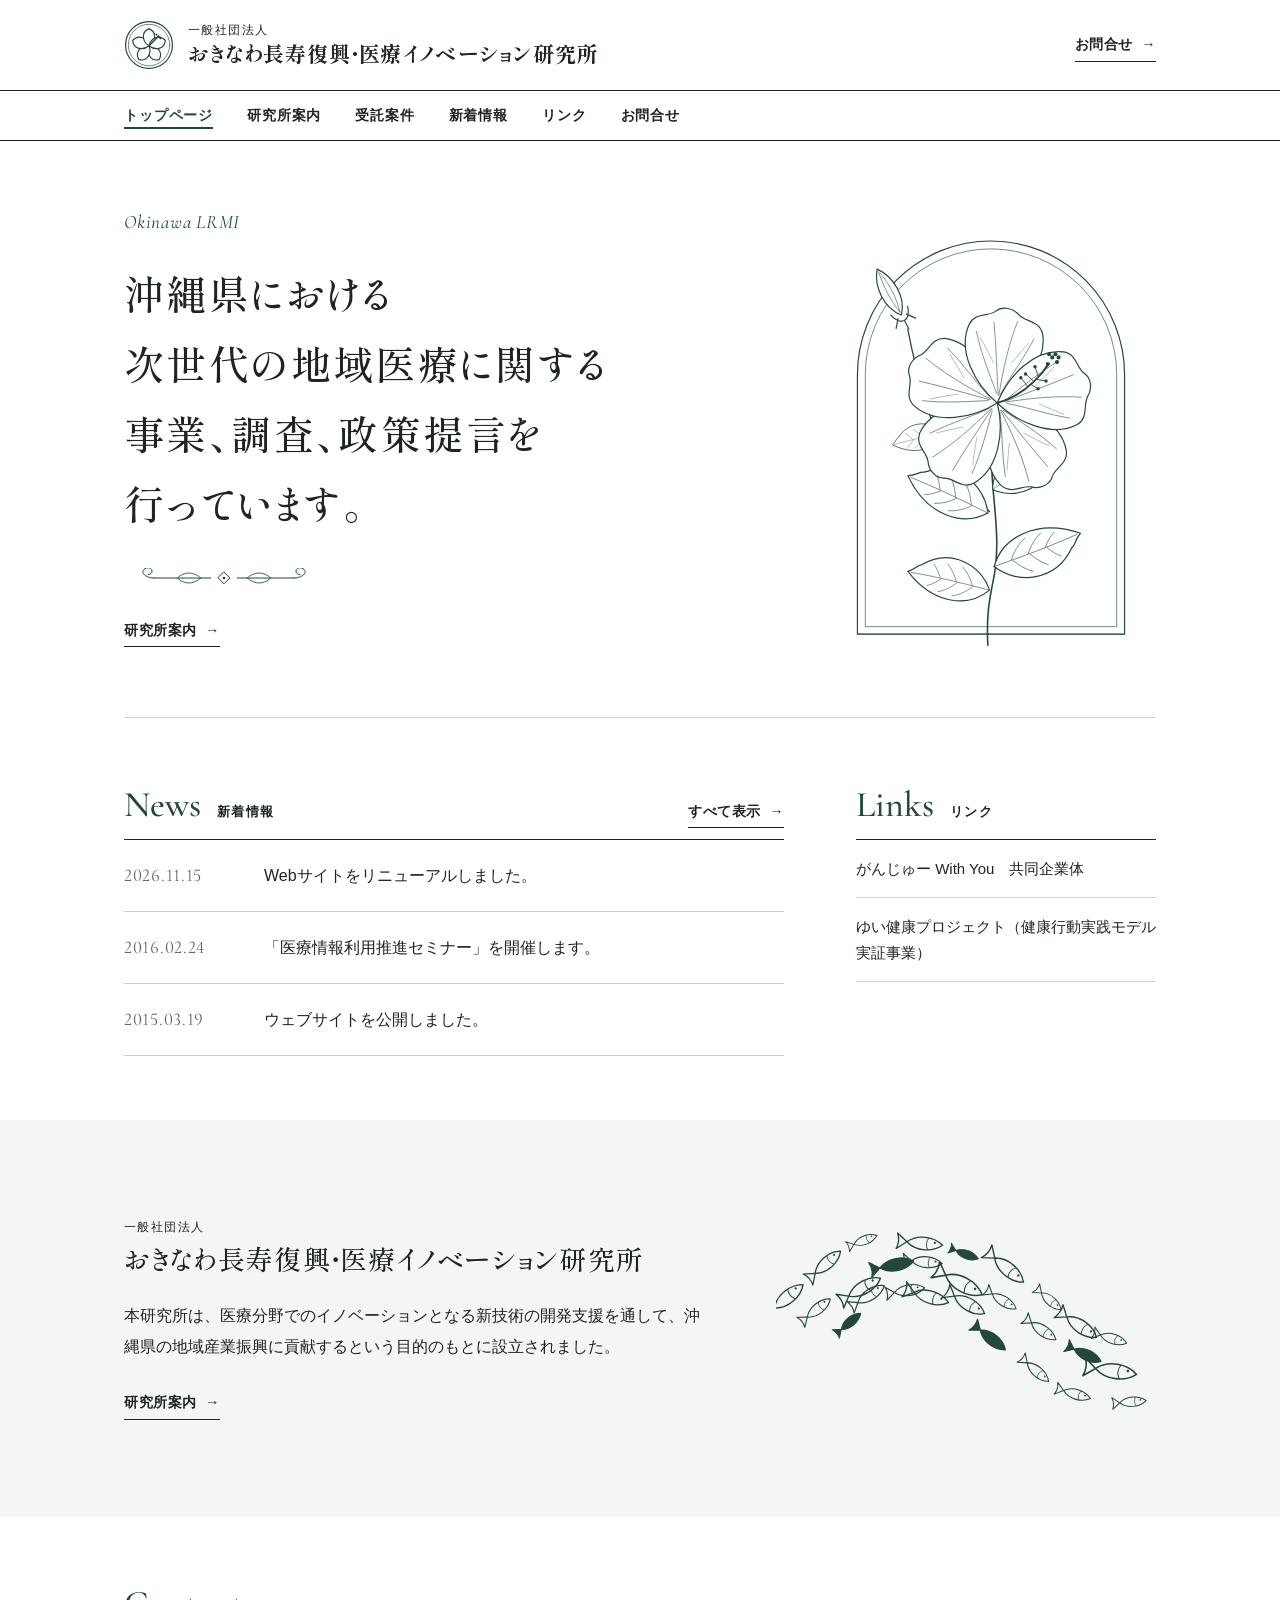
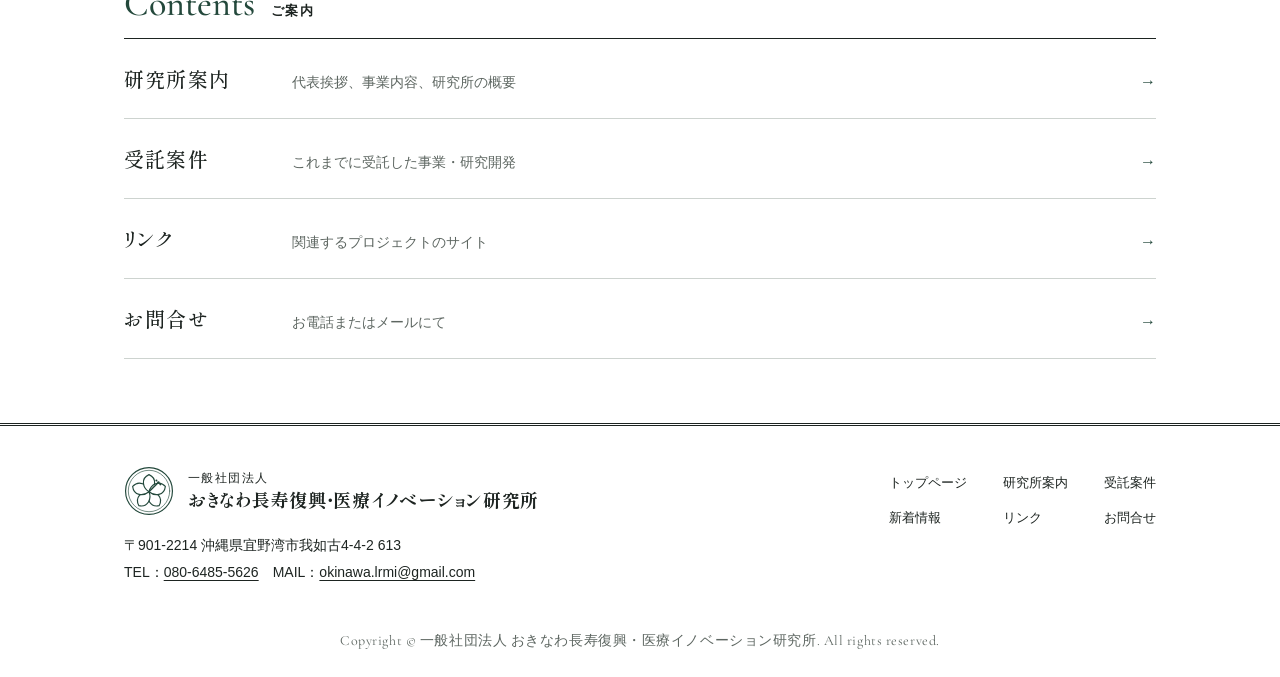
==== index.html @ cc28dd69 "デザインを再構成（細線の植物画・明朝見出し・罫線組み）、リニューアルのお知らせを追加 Co-Authored-By: Claude Fable 5.2 <noreply@anthropic.com>" ====
<!DOCTYPE html>
<html lang="ja">
<head>
<meta charset="UTF-8">
<meta name="viewport" content="width=device-width, initial-scale=1">
<title>一般社団法人 おきなわ長寿復興・医療イノベーション研究所</title>
<meta name="description" content="おきなわ長寿復興・医療イノベーション研究所では沖縄県における次世代の地域医療に関する事業、調査、政策提言を行っています。">
<link rel="canonical" href="https://okinawa-lrmi.github.io/">
<link rel="icon" type="image/svg+xml" href="assets/img/emblem.svg">
<link rel="preconnect" href="https://fonts.googleapis.com">
<link rel="preconnect" href="https://fonts.gstatic.com" crossorigin>
<link rel="stylesheet" href="https://fonts.googleapis.com/css2?family=Cormorant+Garamond:ital,wght@0,500;1,500&amp;family=Shippori+Mincho:wght@500;700&amp;display=swap">
<link rel="stylesheet" href="assets/css/style.css">
</head>
<body>
<header class="hd">
<div class="wrap hd-main">
<a class="brand" href="index.html"><img src="assets/img/emblem.svg" alt="" width="50" height="50"><span><small>一般社団法人</small><strong>おきなわ長寿復興・<wbr>医療イノベーション<wbr>研究所</strong></span></a>
<div class="hd-aside">
<a class="more" href="contact.html">お問合せ</a>
<button class="menu-btn" type="button" aria-controls="nav" aria-expanded="false">Menu</button>
</div>
</div>
<nav class="hd-nav" aria-label="メインメニュー">
<div class="wrap">
<ul class="nav" id="nav">
<li><a href="index.html" aria-current="page">トップページ</a></li>
<li><a href="facilities.html">研究所案内</a></li>
<li><a href="plan.html">受託案件</a></li>
<li><a href="news.html">新着情報</a></li>
<li><a href="link.html">リンク</a></li>
<li><a href="contact.html">お問合せ</a></li>
</ul>
</div>
</nav>
</header>
<main>
<section class="hero">
<div class="wrap">
<div>
<p class="hero-sub">Okinawa LRMI</p>
<p class="hero-main"><span>沖縄県における</span><span>次世代の地域医療に関する</span><span>事業、調査、政策提言を</span><span>行っています。</span></p>
<img class="hero-rule" src="assets/img/flourish.svg" alt="" width="240" height="24">
<a class="more" href="facilities.html">研究所案内</a>
</div>
<img class="hero-art" src="assets/img/hibiscus.svg" alt="" width="420" height="580">
</div>
</section>

<div class="wrap">
<div class="sec home-cols">
<section>
<header class="sec-hd">
<h2><span class="en">News</span><span class="ja">新着情報</span></h2>
<a class="more" href="news.html">すべて表示</a>
</header>
<ul class="news">
<li><time datetime="2026-11-15">2026.11.15</time><a href="20261115.html">Webサイトをリニューアルしました。</a></li>
<li><time datetime="2016-02-24">2016.02.24</time><a href="20150320.html">「医療情報利用推進セミナー」を開催します。</a></li>
<li><time datetime="2015-03-19">2015.03.19</time><a href="20150319.html">ウェブサイトを公開しました。</a></li>
</ul>
</section>
<aside>
<header class="sec-hd">
<h2><span class="en">Links</span><span class="ja">リンク</span></h2>
</header>
<ul class="sites">
<li><a href="http://ganju-with-you.com/">がんじゅー With You　共同企業体</a></li>
<li><a href="http://www.yuima-ru.med.u-ryukyu.ac.jp/">ゆい健康プロジェクト（健康行動実践モデル実証事業）</a></li>
</ul>
</aside>
</div>
</div>

<section class="about sec">
<div class="wrap">
<div>
<h2><small>一般社団法人</small>おきなわ長寿復興・<wbr>医療イノベーション<wbr>研究所</h2>
<p>本研究所は、医療分野でのイノベーションとなる新技術の開発支援を通して、沖縄県の地域産業振興に貢献するという目的のもとに設立されました。</p>
<a class="more" href="facilities.html">研究所案内</a>
</div>
<img src="assets/img/fish.svg" alt="" width="480" height="340" loading="lazy">
</div>
</section>

<section class="wrap sec">
<header class="sec-hd">
<h2><span class="en">Contents</span><span class="ja">ご案内</span></h2>
</header>
<ul class="index">
<li><a href="facilities.html"><b>研究所案内</b><span>代表挨拶、事業内容、研究所の概要</span><i aria-hidden="true">→</i></a></li>
<li><a href="plan.html"><b>受託案件</b><span>これまでに受託した事業・研究開発</span><i aria-hidden="true">→</i></a></li>
<li><a href="link.html"><b>リンク</b><span>関連するプロジェクトのサイト</span><i aria-hidden="true">→</i></a></li>
<li><a href="contact.html"><b>お問合せ</b><span>お電話またはメールにて</span><i aria-hidden="true">→</i></a></li>
</ul>
</section>
</main>
<footer class="ft">
<div class="wrap">
<div>
<a class="brand" href="index.html"><img src="assets/img/emblem.svg" alt="" width="50" height="50"><span><small>一般社団法人</small><strong>おきなわ長寿復興・<wbr>医療イノベーション<wbr>研究所</strong></span></a>
<address>〒901-2214 沖縄県宜野湾市我如古4-4-2 613<br>
TEL：<a href="tel:08064855626">080-6485-5626</a>　MAIL：<a href="&#109;&#97;&#105;&#108;&#116;&#111;&#58;&#111;&#107;&#105;&#110;&#97;&#119;&#97;&#46;&#108;&#114;&#109;&#105;&#64;&#103;&#109;&#97;&#105;&#108;&#46;&#99;&#111;&#109;">&#111;&#107;&#105;&#110;&#97;&#119;&#97;&#46;&#108;&#114;&#109;&#105;&#64;&#103;&#109;&#97;&#105;&#108;&#46;&#99;&#111;&#109;</a></address>
</div>
<ul class="ft-nav">
<li><a href="index.html">トップページ</a></li>
<li><a href="facilities.html">研究所案内</a></li>
<li><a href="plan.html">受託案件</a></li>
<li><a href="news.html">新着情報</a></li>
<li><a href="link.html">リンク</a></li>
<li><a href="contact.html">お問合せ</a></li>
</ul>
</div>
<p class="copy">Copyright &copy; 一般社団法人 おきなわ長寿復興・医療イノベーション研究所. All rights reserved.</p>
</footer>
<script src="assets/js/site.js"></script>
</body>
</html>
---- assets/css/style.css ----
/* おきなわ長寿復興・医療イノベーション研究所
   考え方：白い紙に墨と深緑の一色刷り。細い罫線と明朝の見出しで、印刷物のように静かに組む。 */
:root {
  --paper: #fff;
  --ink: #1d2421;        /* 本文 */
  --green: #23483b;      /* 線画・リンク・見出しの英字 */
  --mute: #5d6661;       /* 補足の文字 */
  --rule: #cdd3cf;       /* 細い罫線 */
  --wash: #f4f6f3;       /* 淡い地色 */
  --mincho: "Shippori Mincho", "游明朝", "Yu Mincho", YuMincho, "Hiragino Mincho ProN", serif;
  --gothic: "Yu Gothic Medium", "游ゴシック Medium", YuGothic, "游ゴシック体", "Yu Gothic", "游ゴシック", "Hiragino Kaku Gothic ProN", Meiryo, sans-serif;
  --latin: "Cormorant Garamond", "Times New Roman", serif;
}
*, *::before, *::after { box-sizing: border-box; }
html { -webkit-text-size-adjust: 100%; }
body { margin: 0; background: var(--paper); color: var(--ink); font-family: var(--gothic); font-size: 16px; line-height: 1.95; font-feature-settings: "palt"; }
img { max-width: 100%; height: auto; vertical-align: bottom; }
a { color: var(--green); text-underline-offset: .2em; }
a:hover { color: var(--ink); }
a:focus-visible, button:focus-visible { outline: 2px solid var(--green); outline-offset: 3px; }
.wrap { max-width: 1080px; margin-inline: auto; padding-inline: 24px; }
.sr-only { position: absolute; width: 1px; height: 1px; overflow: hidden; clip: rect(0 0 0 0); white-space: nowrap; }

/* ヘッダー */
.hd-main { display: flex; align-items: center; justify-content: space-between; gap: 16px; padding-block: 20px; }
.brand { display: flex; align-items: center; gap: 14px; color: var(--ink); text-decoration: none; line-height: 1.4; }
.brand:hover { color: var(--ink); }
.brand img { width: 50px; height: 50px; flex: none; }
.brand small { display: block; font-size: 12px; letter-spacing: .12em; }
.brand strong { display: block; font-family: var(--mincho); font-size: 21px; font-weight: 700; letter-spacing: .04em; word-break: keep-all; overflow-wrap: anywhere; }
.hd-nav { border-block: 1px solid var(--ink); }
.nav { display: flex; gap: 34px; list-style: none; margin: 0; padding: 0; }
.nav a { display: block; padding: 11px 0; font-size: 14px; font-weight: 700; letter-spacing: .06em; color: var(--ink); text-decoration: none; }
.nav a:hover, .nav a[aria-current="page"] { color: var(--green); text-decoration: underline; text-decoration-thickness: 2px; text-underline-offset: .5em; }
.menu-btn { display: none; align-items: center; gap: 8px; background: none; border: 1px solid var(--ink); padding: 6px 12px; font-family: var(--latin); font-size: 17px; letter-spacing: .06em; color: var(--ink); cursor: pointer; }

/* 文字のリンク（矢印つき） */
.more { display: inline-block; font-size: 14px; font-weight: 700; letter-spacing: .04em; color: var(--ink); text-decoration: none; border-bottom: 1px solid var(--ink); padding-bottom: 2px; }
.more::after { content: "→"; margin-left: .6em; font-family: var(--gothic); }
.more:hover { color: var(--green); border-bottom-color: var(--green); }

/* トップの最初の区画 */
.hero .wrap { display: grid; grid-template-columns: minmax(0, 1fr) 330px; gap: 56px; align-items: center; padding-block: 56px 64px; }
.hero-sub { margin: 0 0 18px; font-family: var(--latin); font-size: 19px; font-style: italic; letter-spacing: .04em; color: var(--green); }
.hero-main { margin: 0; font-family: var(--mincho); font-size: clamp(25px, 3.3vw, 40px); font-weight: 500; line-height: 1.75; letter-spacing: .06em; }
.hero-main span { display: inline-block; }
.hero-rule { display: block; width: 200px; margin: 30px 0 26px; }
.hero-art { display: block; width: 100%; }

/* 区画の見出し */
.sec { padding-block: 64px; }
.sec-hd { display: flex; align-items: baseline; justify-content: space-between; gap: 16px; padding-bottom: 10px; border-bottom: 1px solid var(--ink); }
.sec-hd h2 { margin: 0; font-weight: 400; line-height: 1.3; }
.sec-hd .en { font-family: var(--latin); font-size: 36px; font-weight: 500; color: var(--green); }
.sec-hd .ja { margin-left: 16px; font-size: 13px; font-weight: 700; letter-spacing: .1em; }
.home-cols { display: grid; grid-template-columns: minmax(0, 1fr) 300px; gap: 72px; border-top: 1px solid var(--rule); }

/* 新着情報 */
.news { list-style: none; margin: 0; padding: 0; }
.news li { display: grid; grid-template-columns: 7.5em minmax(0, 1fr); gap: 4px 20px; align-items: baseline; padding: 18px 0; border-bottom: 1px solid var(--rule); }
.news time { font-family: var(--latin); font-size: 18px; letter-spacing: .04em; color: var(--mute); }
.news a { color: var(--ink); text-decoration: none; }
.news a:hover { color: var(--green); text-decoration: underline; }

/* 関連サイト */
.sites { list-style: none; margin: 0; padding: 0; }
.sites li { border-bottom: 1px solid var(--rule); }
.sites a { display: block; padding: 16px 0; font-size: 15px; line-height: 1.7; color: var(--ink); text-decoration: none; }
.sites a:hover { color: var(--green); }

/* 研究所の紹介 */
.about { background: var(--wash); }
.about .wrap { display: grid; grid-template-columns: minmax(0, 1fr) 380px; gap: 56px; align-items: center; }
.about h2 { margin: 0 0 20px; font-family: var(--mincho); font-size: clamp(21px, 2.5vw, 27px); font-weight: 500; line-height: 1.6; letter-spacing: .04em; word-break: keep-all; overflow-wrap: anywhere; }
.about h2 small { display: block; font-family: var(--gothic); font-size: 12px; letter-spacing: .12em; }
.about p { margin: 0 0 24px; max-width: 36em; }

/* ご案内（目次） */
.index { list-style: none; margin: 0; padding: 0; }
.index a { display: grid; grid-template-columns: 9em minmax(0, 1fr) auto; gap: 24px; align-items: baseline; padding: 20px 0; border-bottom: 1px solid var(--rule); color: var(--ink); text-decoration: none; }
.index b { font-family: var(--mincho); font-size: 20px; font-weight: 500; letter-spacing: .06em; }
.index span { font-size: 14px; color: var(--mute); }
.index i { font-style: normal; color: var(--green); }
.index a:hover b { color: var(--green); text-decoration: underline; text-underline-offset: .3em; }

/* 下層ページ */
.crumbs { list-style: none; margin: 0; padding: 14px 0 0; display: flex; flex-wrap: wrap; font-size: 12px; color: var(--mute); }
.crumbs li + li::before { content: "／"; margin-inline: .6em; }
.page-hd { padding-block: 40px 44px; text-align: center; }
.page-hd .en { margin: 0; font-family: var(--latin); font-size: 20px; font-style: italic; letter-spacing: .04em; color: var(--green); }
.page-hd h1 { margin: 0; font-family: var(--mincho); font-size: clamp(25px, 3.4vw, 36px); font-weight: 500; line-height: 1.6; letter-spacing: .08em; text-wrap: balance; }
.page-hd img { display: block; width: 200px; margin: 18px auto 0; }
.page { padding-bottom: 88px; }
.prose { max-width: 800px; margin-inline: auto; }
.prose h2 { margin: 3em 0 1.2em; padding-bottom: .4em; font-family: var(--mincho); font-size: 23px; font-weight: 500; line-height: 1.5; letter-spacing: .06em; border-bottom: 1px solid var(--ink); }
.prose h2:first-child { margin-top: 0; }
.prose p { margin: 0 0 1.3em; }
.prose ul { margin: 0 0 1.3em; padding: 0; list-style: none; }
.prose .list > li { position: relative; padding: .55em 0 .55em 1.4em; border-bottom: 1px solid var(--rule); }
.prose .list > li::before { content: ""; position: absolute; left: .3em; top: 1.45em; width: 6px; height: 6px; background: var(--green); transform: rotate(45deg); }
.prose .list ul { margin: .2em 0 0; }
.prose .list ul li { padding-left: 1em; font-size: 15px; color: var(--mute); text-indent: -1em; }
.prose .list ul li::before { content: "– "; }
.outline { margin: 0; border-top: 1px solid var(--ink); }
.outline > div { display: grid; grid-template-columns: 9em minmax(0, 1fr); gap: 24px; padding: 16px 0; border-bottom: 1px solid var(--rule); }
.outline dt { font-weight: 700; letter-spacing: .1em; }
.outline dd { margin: 0; }
.outline .people { margin: 0; }
.people li { display: grid; grid-template-columns: 8em 1fr; }
.people span { font-size: 14px; color: var(--mute); }
.contact { margin: 28px 0 0; border-top: 1px solid var(--ink); }
.contact > div { display: grid; grid-template-columns: 9em minmax(0, 1fr); gap: 24px; align-items: baseline; padding: 22px 0; border-bottom: 1px solid var(--rule); }
.contact dt { font-weight: 700; letter-spacing: .1em; }
.contact dd { margin: 0; }
.contact a { font-family: var(--latin); font-size: clamp(24px, 3.4vw, 32px); letter-spacing: .03em; color: var(--ink); word-break: break-all; }
.contact a:hover { color: var(--green); }
.linklist li { padding: 22px 0; border-bottom: 1px solid var(--rule); }
.linklist li:first-child { border-top: 1px solid var(--ink); }
.linklist a { font-family: var(--mincho); font-size: 20px; font-weight: 500; letter-spacing: .04em; color: var(--ink); }
.linklist a:hover { color: var(--green); }
.linklist p { margin: .5em 0 .2em; font-size: 15px; }
.linklist small { font-family: var(--latin); font-size: 16px; color: var(--mute); word-break: break-all; }
.post-date { font-family: var(--latin); font-size: 19px; color: var(--mute); }
.back { margin-top: 56px; }

/* フッター */
.ft { border-top: 3px double var(--ink); }
.ft .wrap { display: grid; grid-template-columns: minmax(0, 1fr) auto; gap: 40px; padding-block: 40px 28px; }
.ft .brand strong { font-size: 18px; }
.ft address { margin-top: 16px; font-style: normal; font-size: 14px; line-height: 1.9; }
.ft address a { color: var(--ink); }
.ft-nav { list-style: none; margin: 0; padding: 0; display: grid; grid-template-columns: repeat(3, auto); gap: 4px 36px; align-content: start; }
.ft-nav a { font-size: 13px; color: var(--ink); text-decoration: none; }
.ft-nav a:hover { color: var(--green); text-decoration: underline; }
.copy { margin: 0; padding: 14px 24px 22px; font-family: var(--latin); font-size: 14px; letter-spacing: .04em; text-align: center; color: var(--mute); }

/* 狭い画面 */
@media (max-width: 860px) {
  .hd-main { padding-block: 14px; }
  .brand img { width: 40px; height: 40px; }
  .brand strong { font-size: 15px; letter-spacing: 0; }
  .brand small { font-size: 10px; }
  .hd-aside .more { display: none; }
  .menu-btn { display: inline-flex; }
  .hd-nav { border-top: 0; }
  .nav { display: none; flex-direction: column; gap: 0; border-top: 1px solid var(--ink); }
  .nav.is-open { display: flex; }
  .nav li + li { border-top: 1px solid var(--rule); }
  .nav a { padding: 13px 2px; font-size: 15px; }
  .hero .wrap { grid-template-columns: minmax(0, 1fr); gap: 28px; padding-block: 36px 44px; }
  .hero-art { max-width: 230px; margin-inline: auto; order: -1; }
  .hero-rule { margin: 22px 0 18px; }
  .sec { padding-block: 44px; }
  .home-cols, .about .wrap, .ft .wrap { grid-template-columns: minmax(0, 1fr); gap: 44px; }
  .about img { max-width: 320px; margin-inline: auto; display: block; }
  .sec-hd .en { font-size: 30px; }
  .news li { grid-template-columns: minmax(0, 1fr); }
  .index a { grid-template-columns: minmax(0, 1fr) auto; gap: 2px 16px; }
  .index span { grid-column: 1; grid-row: 2; }
  .outline > div, .contact > div { grid-template-columns: minmax(0, 1fr); gap: 4px; }
  .ft-nav { grid-template-columns: repeat(2, auto); justify-content: start; }
}
@media (max-width: 420px) {
  .wrap { padding-inline: 16px; }
}

/* 数字は読み違えのないよう高さの揃った字形にし、下線は細くする */
.contact a, .news time, .post-date { font-variant-numeric: lining-nums; }
.contact a { text-decoration-thickness: 1px; text-underline-offset: .25em; }
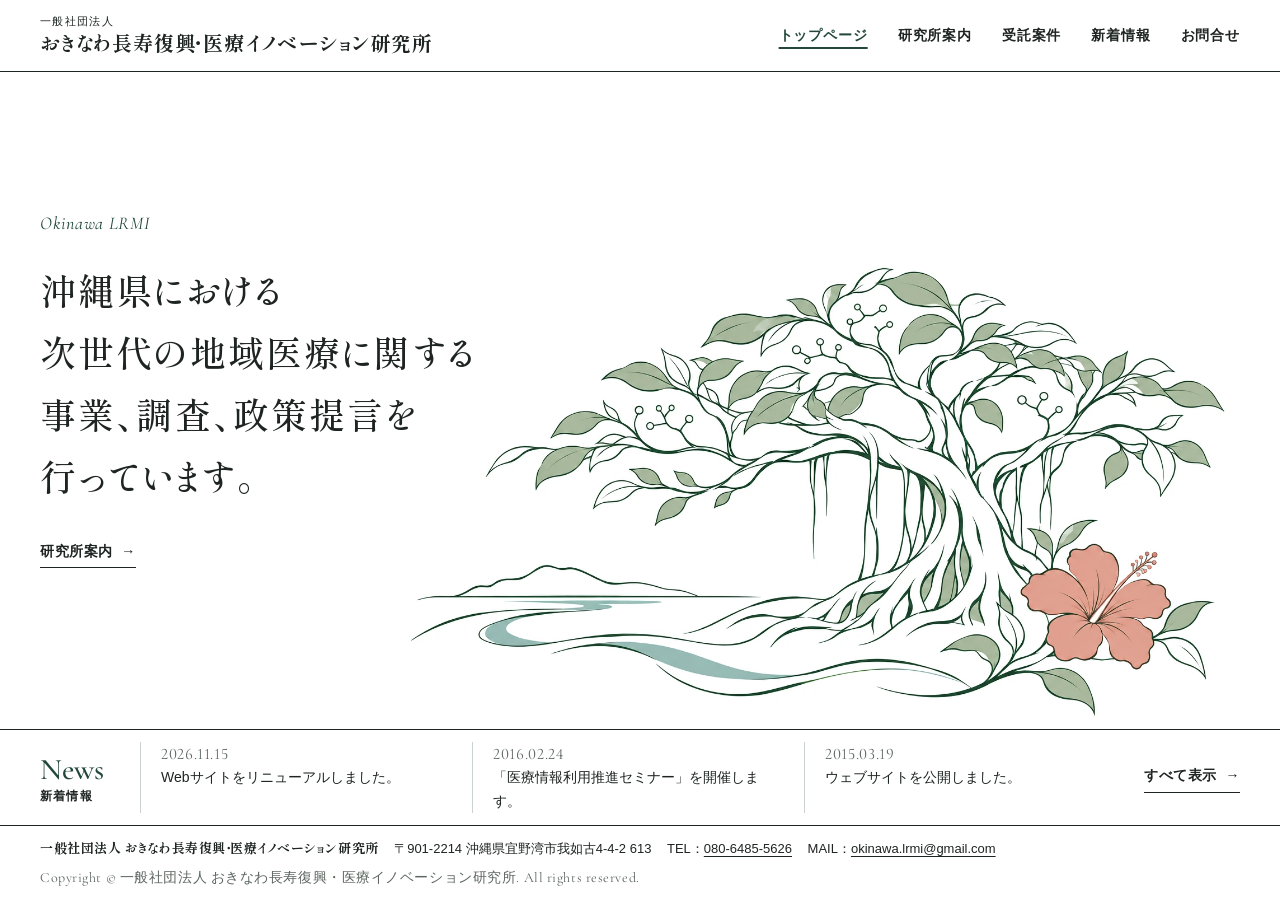
==== commit f3f26920: "キービジュアルを差し替え、改修指示を反映（マーク・飾り罫の削除、Links非表示、PCトップを一画面に） Co-Authored-By: Claude Fable 5.2 <noreply@anthr" ====
--- a/index.html
+++ b/index.html
@@ -6,112 +6,63 @@
 <title>一般社団法人 おきなわ長寿復興・医療イノベーション研究所</title>
 <meta name="description" content="おきなわ長寿復興・医療イノベーション研究所では沖縄県における次世代の地域医療に関する事業、調査、政策提言を行っています。">
 <link rel="canonical" href="https://okinawa-lrmi.github.io/">
-<link rel="icon" type="image/svg+xml" href="assets/img/emblem.svg">
+<link rel="icon" type="image/png" href="assets/img/favicon.png">
 <link rel="preconnect" href="https://fonts.googleapis.com">
 <link rel="preconnect" href="https://fonts.gstatic.com" crossorigin>
 <link rel="stylesheet" href="https://fonts.googleapis.com/css2?family=Cormorant+Garamond:ital,wght@0,500;1,500&amp;family=Shippori+Mincho:wght@500;700&amp;display=swap">
 <link rel="stylesheet" href="assets/css/style.css">
 </head>
-<body>
+<body class="home">
 <header class="hd">
-<div class="wrap hd-main">
-<a class="brand" href="index.html"><img src="assets/img/emblem.svg" alt="" width="50" height="50"><span><small>一般社団法人</small><strong>おきなわ長寿復興・<wbr>医療イノベーション<wbr>研究所</strong></span></a>
-<div class="hd-aside">
-<a class="more" href="contact.html">お問合せ</a>
+<div class="wrap">
+<a class="brand" href="index.html"><small>一般社団法人</small><strong>おきなわ長寿復興・<wbr>医療イノベーション<wbr>研究所</strong></a>
 <button class="menu-btn" type="button" aria-controls="nav" aria-expanded="false">Menu</button>
-</div>
-</div>
-<nav class="hd-nav" aria-label="メインメニュー">
-<div class="wrap">
+<nav aria-label="メインメニュー">
 <ul class="nav" id="nav">
 <li><a href="index.html" aria-current="page">トップページ</a></li>
 <li><a href="facilities.html">研究所案内</a></li>
 <li><a href="plan.html">受託案件</a></li>
 <li><a href="news.html">新着情報</a></li>
-<li><a href="link.html">リンク</a></li>
 <li><a href="contact.html">お問合せ</a></li>
 </ul>
+</nav>
 </div>
-</nav>
 </header>
 <main>
 <section class="hero">
 <div class="wrap">
-<div>
+<picture>
+<source srcset="assets/img/keyvisual.webp" type="image/webp">
+<img class="hero-art" src="assets/img/keyvisual.jpg" alt="ガジュマルの大樹とハイビスカス、遠くに島の見える海を描いた線画" width="1510" height="850">
+</picture>
+<div class="hero-text">
 <p class="hero-sub">Okinawa LRMI</p>
-<p class="hero-main"><span>沖縄県における</span><span>次世代の地域医療に関する</span><span>事業、調査、政策提言を</span><span>行っています。</span></p>
-<img class="hero-rule" src="assets/img/flourish.svg" alt="" width="240" height="24">
+<h1 class="hero-main"><span>沖縄県における</span><span>次世代の地域医療に関する</span><span>事業、調査、政策提言を</span><span>行っています。</span></h1>
 <a class="more" href="facilities.html">研究所案内</a>
 </div>
-<img class="hero-art" src="assets/img/hibiscus.svg" alt="" width="420" height="580">
 </div>
 </section>
 
+<section class="newsbar">
 <div class="wrap">
-<div class="sec home-cols">
-<section>
-<header class="sec-hd">
+<div class="newsbar-hd">
 <h2><span class="en">News</span><span class="ja">新着情報</span></h2>
 <a class="more" href="news.html">すべて表示</a>
-</header>
+</div>
 <ul class="news">
 <li><time datetime="2026-11-15">2026.11.15</time><a href="20261115.html">Webサイトをリニューアルしました。</a></li>
 <li><time datetime="2016-02-24">2016.02.24</time><a href="20150320.html">「医療情報利用推進セミナー」を開催します。</a></li>
 <li><time datetime="2015-03-19">2015.03.19</time><a href="20150319.html">ウェブサイトを公開しました。</a></li>
 </ul>
-</section>
-<aside>
-<header class="sec-hd">
-<h2><span class="en">Links</span><span class="ja">リンク</span></h2>
-</header>
-<ul class="sites">
-<li><a href="http://ganju-with-you.com/">がんじゅー With You　共同企業体</a></li>
-<li><a href="http://www.yuima-ru.med.u-ryukyu.ac.jp/">ゆい健康プロジェクト（健康行動実践モデル実証事業）</a></li>
-</ul>
-</aside>
+<a class="more" href="news.html">すべて表示</a>
 </div>
-</div>
-
-<section class="about sec">
-<div class="wrap">
-<div>
-<h2><small>一般社団法人</small>おきなわ長寿復興・<wbr>医療イノベーション<wbr>研究所</h2>
-<p>本研究所は、医療分野でのイノベーションとなる新技術の開発支援を通して、沖縄県の地域産業振興に貢献するという目的のもとに設立されました。</p>
-<a class="more" href="facilities.html">研究所案内</a>
-</div>
-<img src="assets/img/fish.svg" alt="" width="480" height="340" loading="lazy">
-</div>
-</section>
-
-<section class="wrap sec">
-<header class="sec-hd">
-<h2><span class="en">Contents</span><span class="ja">ご案内</span></h2>
-</header>
-<ul class="index">
-<li><a href="facilities.html"><b>研究所案内</b><span>代表挨拶、事業内容、研究所の概要</span><i aria-hidden="true">→</i></a></li>
-<li><a href="plan.html"><b>受託案件</b><span>これまでに受託した事業・研究開発</span><i aria-hidden="true">→</i></a></li>
-<li><a href="link.html"><b>リンク</b><span>関連するプロジェクトのサイト</span><i aria-hidden="true">→</i></a></li>
-<li><a href="contact.html"><b>お問合せ</b><span>お電話またはメールにて</span><i aria-hidden="true">→</i></a></li>
-</ul>
 </section>
 </main>
 <footer class="ft">
 <div class="wrap">
-<div>
-<a class="brand" href="index.html"><img src="assets/img/emblem.svg" alt="" width="50" height="50"><span><small>一般社団法人</small><strong>おきなわ長寿復興・<wbr>医療イノベーション<wbr>研究所</strong></span></a>
-<address>〒901-2214 沖縄県宜野湾市我如古4-4-2 613<br>
-TEL：<a href="tel:08064855626">080-6485-5626</a>　MAIL：<a href="&#109;&#97;&#105;&#108;&#116;&#111;&#58;&#111;&#107;&#105;&#110;&#97;&#119;&#97;&#46;&#108;&#114;&#109;&#105;&#64;&#103;&#109;&#97;&#105;&#108;&#46;&#99;&#111;&#109;">&#111;&#107;&#105;&#110;&#97;&#119;&#97;&#46;&#108;&#114;&#109;&#105;&#64;&#103;&#109;&#97;&#105;&#108;&#46;&#99;&#111;&#109;</a></address>
+<address><b>一般社団法人 おきなわ長寿復興・医療イノベーション研究所</b><span>〒901-2214 沖縄県宜野湾市我如古4-4-2 613</span><span>TEL：<a href="tel:08064855626">080-6485-5626</a></span><span>MAIL：<a href="&#109;&#97;&#105;&#108;&#116;&#111;&#58;&#111;&#107;&#105;&#110;&#97;&#119;&#97;&#46;&#108;&#114;&#109;&#105;&#64;&#103;&#109;&#97;&#105;&#108;&#46;&#99;&#111;&#109;">&#111;&#107;&#105;&#110;&#97;&#119;&#97;&#46;&#108;&#114;&#109;&#105;&#64;&#103;&#109;&#97;&#105;&#108;&#46;&#99;&#111;&#109;</a></span></address>
+<p class="copy">Copyright &copy; 一般社団法人 おきなわ長寿復興・医療イノベーション研究所. All rights reserved.</p>
 </div>
-<ul class="ft-nav">
-<li><a href="index.html">トップページ</a></li>
-<li><a href="facilities.html">研究所案内</a></li>
-<li><a href="plan.html">受託案件</a></li>
-<li><a href="news.html">新着情報</a></li>
-<li><a href="link.html">リンク</a></li>
-<li><a href="contact.html">お問合せ</a></li>
-</ul>
-</div>
-<p class="copy">Copyright &copy; 一般社団法人 おきなわ長寿復興・医療イノベーション研究所. All rights reserved.</p>
 </footer>
 <script src="assets/js/site.js"></script>
 </body>
--- a/assets/css/style.css
+++ b/assets/css/style.css
@@ -1,12 +1,12 @@
 /* おきなわ長寿復興・医療イノベーション研究所
-   考え方：白い紙に墨と深緑の一色刷り。細い罫線と明朝の見出しで、印刷物のように静かに組む。 */
+   考え方：白い紙に墨と深緑。キービジュアル（ガジュマルとハイビスカスの線画）を主役に、
+   細い罫線と明朝の見出しで静かに組む。PCのトップページは一画面に収める。 */
 :root {
   --paper: #fff;
   --ink: #1d2421;        /* 本文 */
-  --green: #23483b;      /* 線画・リンク・見出しの英字 */
+  --green: #23483b;      /* リンク・見出しの英字（キービジュアルの線の色に合わせる） */
   --mute: #5d6661;       /* 補足の文字 */
   --rule: #cdd3cf;       /* 細い罫線 */
-  --wash: #f4f6f3;       /* 淡い地色 */
   --mincho: "Shippori Mincho", "游明朝", "Yu Mincho", YuMincho, "Hiragino Mincho ProN", serif;
   --gothic: "Yu Gothic Medium", "游ゴシック Medium", YuGothic, "游ゴシック体", "Yu Gothic", "游ゴシック", "Hiragino Kaku Gothic ProN", Meiryo, sans-serif;
   --latin: "Cormorant Garamond", "Times New Roman", serif;
@@ -19,69 +19,44 @@
 a:hover { color: var(--ink); }
 a:focus-visible, button:focus-visible { outline: 2px solid var(--green); outline-offset: 3px; }
 .wrap { max-width: 1080px; margin-inline: auto; padding-inline: 24px; }
-.sr-only { position: absolute; width: 1px; height: 1px; overflow: hidden; clip: rect(0 0 0 0); white-space: nowrap; }
+.home .wrap { max-width: 1280px; padding-inline: 40px; }
 
-/* ヘッダー */
-.hd-main { display: flex; align-items: center; justify-content: space-between; gap: 16px; padding-block: 20px; }
-.brand { display: flex; align-items: center; gap: 14px; color: var(--ink); text-decoration: none; line-height: 1.4; }
+/* ヘッダー（法人名とメニューを一行に） */
+.hd { border-bottom: 1px solid var(--ink); }
+.hd .wrap { display: flex; align-items: center; justify-content: space-between; gap: 24px; padding-block: 14px; }
+.brand { display: block; color: var(--ink); text-decoration: none; line-height: 1.4; }
 .brand:hover { color: var(--ink); }
-.brand img { width: 50px; height: 50px; flex: none; }
-.brand small { display: block; font-size: 12px; letter-spacing: .12em; }
-.brand strong { display: block; font-family: var(--mincho); font-size: 21px; font-weight: 700; letter-spacing: .04em; word-break: keep-all; overflow-wrap: anywhere; }
-.hd-nav { border-block: 1px solid var(--ink); }
-.nav { display: flex; gap: 34px; list-style: none; margin: 0; padding: 0; }
-.nav a { display: block; padding: 11px 0; font-size: 14px; font-weight: 700; letter-spacing: .06em; color: var(--ink); text-decoration: none; }
+.brand small { display: block; font-size: 11px; letter-spacing: .12em; }
+.brand strong { display: block; font-family: var(--mincho); font-size: 20px; font-weight: 700; letter-spacing: .04em; word-break: keep-all; overflow-wrap: anywhere; }
+.nav { display: flex; gap: 30px; list-style: none; margin: 0; padding: 0; }
+.nav a { display: block; padding: 6px 0; font-size: 14px; font-weight: 700; letter-spacing: .06em; color: var(--ink); text-decoration: none; white-space: nowrap; }
 .nav a:hover, .nav a[aria-current="page"] { color: var(--green); text-decoration: underline; text-decoration-thickness: 2px; text-underline-offset: .5em; }
-.menu-btn { display: none; align-items: center; gap: 8px; background: none; border: 1px solid var(--ink); padding: 6px 12px; font-family: var(--latin); font-size: 17px; letter-spacing: .06em; color: var(--ink); cursor: pointer; }
+.menu-btn { display: none; flex: none; background: none; border: 1px solid var(--ink); padding: 6px 12px; font-family: var(--latin); font-size: 17px; letter-spacing: .06em; color: var(--ink); cursor: pointer; }
 
 /* 文字のリンク（矢印つき） */
-.more { display: inline-block; font-size: 14px; font-weight: 700; letter-spacing: .04em; color: var(--ink); text-decoration: none; border-bottom: 1px solid var(--ink); padding-bottom: 2px; }
+.more { display: inline-block; font-size: 14px; font-weight: 700; letter-spacing: .04em; color: var(--ink); text-decoration: none; border-bottom: 1px solid var(--ink); padding-bottom: 2px; white-space: nowrap; }
 .more::after { content: "→"; margin-left: .6em; font-family: var(--gothic); }
 .more:hover { color: var(--green); border-bottom-color: var(--green); }
 
-/* トップの最初の区画 */
-.hero .wrap { display: grid; grid-template-columns: minmax(0, 1fr) 330px; gap: 56px; align-items: center; padding-block: 56px 64px; }
-.hero-sub { margin: 0 0 18px; font-family: var(--latin); font-size: 19px; font-style: italic; letter-spacing: .04em; color: var(--green); }
-.hero-main { margin: 0; font-family: var(--mincho); font-size: clamp(25px, 3.3vw, 40px); font-weight: 500; line-height: 1.75; letter-spacing: .06em; }
-.hero-main span { display: inline-block; }
-.hero-rule { display: block; width: 200px; margin: 30px 0 26px; }
+/* トップ：キービジュアルと見出し */
+.hero .wrap { display: flex; flex-direction: column; gap: 20px; padding-block: 28px 36px; }
 .hero-art { display: block; width: 100%; }
+.hero-sub { margin: 0 0 12px; font-family: var(--latin); font-size: 18px; font-style: italic; letter-spacing: .04em; color: var(--green); }
+.hero-main { margin: 0 0 24px; font-family: var(--mincho); font-size: clamp(24px, 6.2vw, 34px); font-weight: 500; line-height: 1.7; letter-spacing: .06em; }
+.hero-main span { display: block; }
 
-/* 区画の見出し */
-.sec { padding-block: 64px; }
-.sec-hd { display: flex; align-items: baseline; justify-content: space-between; gap: 16px; padding-bottom: 10px; border-bottom: 1px solid var(--ink); }
-.sec-hd h2 { margin: 0; font-weight: 400; line-height: 1.3; }
-.sec-hd .en { font-family: var(--latin); font-size: 36px; font-weight: 500; color: var(--green); }
-.sec-hd .ja { margin-left: 16px; font-size: 13px; font-weight: 700; letter-spacing: .1em; }
-.home-cols { display: grid; grid-template-columns: minmax(0, 1fr) 300px; gap: 72px; border-top: 1px solid var(--rule); }
-
-/* 新着情報 */
+/* トップ：新着情報 */
+.newsbar { border-top: 1px solid var(--ink); }
+.newsbar .wrap { padding-block: 22px 36px; }
+.newsbar-hd { display: flex; align-items: baseline; justify-content: space-between; gap: 16px; }
+.newsbar h2 { margin: 0; font-weight: 400; line-height: 1.3; white-space: nowrap; }
+.newsbar .en { font-family: var(--latin); font-size: 30px; font-weight: 500; color: var(--green); }
+.newsbar .ja { margin-left: 12px; font-size: 12px; font-weight: 700; letter-spacing: .1em; }
 .news { list-style: none; margin: 0; padding: 0; }
-.news li { display: grid; grid-template-columns: 7.5em minmax(0, 1fr); gap: 4px 20px; align-items: baseline; padding: 18px 0; border-bottom: 1px solid var(--rule); }
-.news time { font-family: var(--latin); font-size: 18px; letter-spacing: .04em; color: var(--mute); }
+.news li { padding: 14px 0; border-bottom: 1px solid var(--rule); }
+.news time { display: block; font-family: var(--latin); font-size: 17px; letter-spacing: .04em; color: var(--mute); font-variant-numeric: lining-nums; line-height: 1.5; }
 .news a { color: var(--ink); text-decoration: none; }
 .news a:hover { color: var(--green); text-decoration: underline; }
-
-/* 関連サイト */
-.sites { list-style: none; margin: 0; padding: 0; }
-.sites li { border-bottom: 1px solid var(--rule); }
-.sites a { display: block; padding: 16px 0; font-size: 15px; line-height: 1.7; color: var(--ink); text-decoration: none; }
-.sites a:hover { color: var(--green); }
-
-/* 研究所の紹介 */
-.about { background: var(--wash); }
-.about .wrap { display: grid; grid-template-columns: minmax(0, 1fr) 380px; gap: 56px; align-items: center; }
-.about h2 { margin: 0 0 20px; font-family: var(--mincho); font-size: clamp(21px, 2.5vw, 27px); font-weight: 500; line-height: 1.6; letter-spacing: .04em; word-break: keep-all; overflow-wrap: anywhere; }
-.about h2 small { display: block; font-family: var(--gothic); font-size: 12px; letter-spacing: .12em; }
-.about p { margin: 0 0 24px; max-width: 36em; }
-
-/* ご案内（目次） */
-.index { list-style: none; margin: 0; padding: 0; }
-.index a { display: grid; grid-template-columns: 9em minmax(0, 1fr) auto; gap: 24px; align-items: baseline; padding: 20px 0; border-bottom: 1px solid var(--rule); color: var(--ink); text-decoration: none; }
-.index b { font-family: var(--mincho); font-size: 20px; font-weight: 500; letter-spacing: .06em; }
-.index span { font-size: 14px; color: var(--mute); }
-.index i { font-style: normal; color: var(--green); }
-.index a:hover b { color: var(--green); text-decoration: underline; text-underline-offset: .3em; }
 
 /* 下層ページ */
 .crumbs { list-style: none; margin: 0; padding: 14px 0 0; display: flex; flex-wrap: wrap; font-size: 12px; color: var(--mute); }
@@ -101,6 +76,8 @@
 .prose .list ul { margin: .2em 0 0; }
 .prose .list ul li { padding-left: 1em; font-size: 15px; color: var(--mute); text-indent: -1em; }
 .prose .list ul li::before { content: "– "; }
+.prose .news li { display: grid; grid-template-columns: 7.5em minmax(0, 1fr); gap: 4px 20px; align-items: baseline; padding: 18px 0; }
+.prose .news li:first-child { border-top: 1px solid var(--ink); }
 .outline { margin: 0; border-top: 1px solid var(--ink); }
 .outline > div { display: grid; grid-template-columns: 9em minmax(0, 1fr); gap: 24px; padding: 16px 0; border-bottom: 1px solid var(--rule); }
 .outline dt { font-weight: 700; letter-spacing: .1em; }
@@ -112,7 +89,7 @@
 .contact > div { display: grid; grid-template-columns: 9em minmax(0, 1fr); gap: 24px; align-items: baseline; padding: 22px 0; border-bottom: 1px solid var(--rule); }
 .contact dt { font-weight: 700; letter-spacing: .1em; }
 .contact dd { margin: 0; }
-.contact a { font-family: var(--latin); font-size: clamp(24px, 3.4vw, 32px); letter-spacing: .03em; color: var(--ink); word-break: break-all; }
+.contact a { font-family: var(--latin); font-size: clamp(24px, 3.4vw, 32px); letter-spacing: .03em; color: var(--ink); word-break: break-all; font-variant-numeric: lining-nums; text-decoration-thickness: 1px; text-underline-offset: .25em; }
 .contact a:hover { color: var(--green); }
 .linklist li { padding: 22px 0; border-bottom: 1px solid var(--rule); }
 .linklist li:first-child { border-top: 1px solid var(--ink); }
@@ -120,50 +97,61 @@
 .linklist a:hover { color: var(--green); }
 .linklist p { margin: .5em 0 .2em; font-size: 15px; }
 .linklist small { font-family: var(--latin); font-size: 16px; color: var(--mute); word-break: break-all; }
-.post-date { font-family: var(--latin); font-size: 19px; color: var(--mute); }
+.post-date { font-family: var(--latin); font-size: 19px; color: var(--mute); font-variant-numeric: lining-nums; }
 .back { margin-top: 56px; }
 
 /* フッター */
-.ft { border-top: 3px double var(--ink); }
-.ft .wrap { display: grid; grid-template-columns: minmax(0, 1fr) auto; gap: 40px; padding-block: 40px 28px; }
-.ft .brand strong { font-size: 18px; }
-.ft address { margin-top: 16px; font-style: normal; font-size: 14px; line-height: 1.9; }
+.ft { border-top: 1px solid var(--ink); font-size: 13px; line-height: 1.8; }
+.ft .wrap { display: flex; flex-wrap: wrap; align-items: baseline; justify-content: space-between; gap: 4px 32px; padding-block: 14px; }
+.ft address { font-style: normal; }
+.ft address b { margin-right: 1.2em; font-family: var(--mincho); font-weight: 700; letter-spacing: .04em; }
 .ft address a { color: var(--ink); }
-.ft-nav { list-style: none; margin: 0; padding: 0; display: grid; grid-template-columns: repeat(3, auto); gap: 4px 36px; align-content: start; }
-.ft-nav a { font-size: 13px; color: var(--ink); text-decoration: none; }
-.ft-nav a:hover { color: var(--green); text-decoration: underline; }
-.copy { margin: 0; padding: 14px 24px 22px; font-family: var(--latin); font-size: 14px; letter-spacing: .04em; text-align: center; color: var(--mute); }
+.ft address span { display: inline-block; margin-right: 1.2em; }
+.copy { margin: 0; font-family: var(--latin); font-size: 14px; letter-spacing: .04em; color: var(--mute); }
 
+.newsbar > .wrap > .more { display: none; }
+.hero-art { mix-blend-mode: multiply; }
+
+/* PC：トップページを一画面に収める */
+@media (min-width: 1000px) {
+  .home { min-height: 100vh; display: grid; grid-template-rows: auto minmax(0, 1fr) auto; }
+  .home main { display: grid; grid-template-rows: minmax(0, 1fr) auto; min-height: 0; }
+  .hero { min-height: 340px; }
+  .hero .wrap { position: relative; display: block; height: 100%; padding-block: 0; }
+  .hero picture { position: absolute; inset: 10px 40px 0 auto; width: 66%; display: flex; justify-content: flex-end; align-items: flex-end; }
+  .hero-art { width: 100%; height: 100%; object-fit: contain; object-position: right bottom; }
+  .hero-text { position: relative; width: max-content; height: 100%; display: flex; flex-direction: column; justify-content: center; align-items: flex-start; padding-bottom: 3vh; }
+  .hero-main span { white-space: nowrap; }
+  .hero-sub { margin-bottom: clamp(8px, 2vh, 18px); }
+  .hero-main { margin-bottom: clamp(14px, 3.4vh, 32px); font-size: clamp(22px, min(2.9vw, 5.2vh), 36px); line-height: 1.72; }
+  .newsbar .wrap { display: grid; grid-template-columns: auto minmax(0, 1fr) auto; gap: 36px; align-items: center; padding-block: 12px; }
+  .newsbar-hd { display: block; }
+  .newsbar-hd .more { display: none; }
+  .newsbar .ja { display: block; margin: 0; }
+  .newsbar .news { display: grid; grid-template-columns: repeat(3, minmax(0, 1fr)); gap: 28px; }
+  .newsbar .news li { padding: 0 0 0 20px; border: 0; border-left: 1px solid var(--rule); font-size: 14px; line-height: 1.7; }
+  .newsbar .news time { font-size: 16px; }
+  .newsbar > .wrap > .more { display: inline-block; }
+  .home .ft .wrap { padding-block: 10px; }
+}
 /* 狭い画面 */
-@media (max-width: 860px) {
-  .hd-main { padding-block: 14px; }
-  .brand img { width: 40px; height: 40px; }
-  .brand strong { font-size: 15px; letter-spacing: 0; }
+@media (max-width: 999px) {
+  .hd .wrap { flex-wrap: wrap; padding-block: 12px; }
+  .brand { flex: 1; }
+  .brand strong { font-size: 16px; letter-spacing: 0; }
   .brand small { font-size: 10px; }
-  .hd-aside .more { display: none; }
-  .menu-btn { display: inline-flex; }
-  .hd-nav { border-top: 0; }
-  .nav { display: none; flex-direction: column; gap: 0; border-top: 1px solid var(--ink); }
+  .menu-btn { display: block; }
+  .hd nav { flex-basis: 100%; }
+  .nav { display: none; flex-direction: column; gap: 0; border-top: 1px solid var(--ink); margin-top: 4px; }
   .nav.is-open { display: flex; }
   .nav li + li { border-top: 1px solid var(--rule); }
   .nav a { padding: 13px 2px; font-size: 15px; }
-  .hero .wrap { grid-template-columns: minmax(0, 1fr); gap: 28px; padding-block: 36px 44px; }
-  .hero-art { max-width: 230px; margin-inline: auto; order: -1; }
-  .hero-rule { margin: 22px 0 18px; }
-  .sec { padding-block: 44px; }
-  .home-cols, .about .wrap, .ft .wrap { grid-template-columns: minmax(0, 1fr); gap: 44px; }
-  .about img { max-width: 320px; margin-inline: auto; display: block; }
-  .sec-hd .en { font-size: 30px; }
-  .news li { grid-template-columns: minmax(0, 1fr); }
-  .index a { grid-template-columns: minmax(0, 1fr) auto; gap: 2px 16px; }
-  .index span { grid-column: 1; grid-row: 2; }
+  .home .wrap { padding-inline: 24px; }
   .outline > div, .contact > div { grid-template-columns: minmax(0, 1fr); gap: 4px; }
-  .ft-nav { grid-template-columns: repeat(2, auto); justify-content: start; }
+  .prose .news li { grid-template-columns: minmax(0, 1fr); }
+  .ft .wrap { display: block; padding-block: 20px; }
+  .ft address b { display: block; }
 }
 @media (max-width: 420px) {
-  .wrap { padding-inline: 16px; }
+  .wrap, .home .wrap { padding-inline: 16px; }
 }
-
-/* 数字は読み違えのないよう高さの揃った字形にし、下線は細くする */
-.contact a, .news time, .post-date { font-variant-numeric: lining-nums; }
-.contact a { text-decoration-thickness: 1px; text-underline-offset: .25em; }
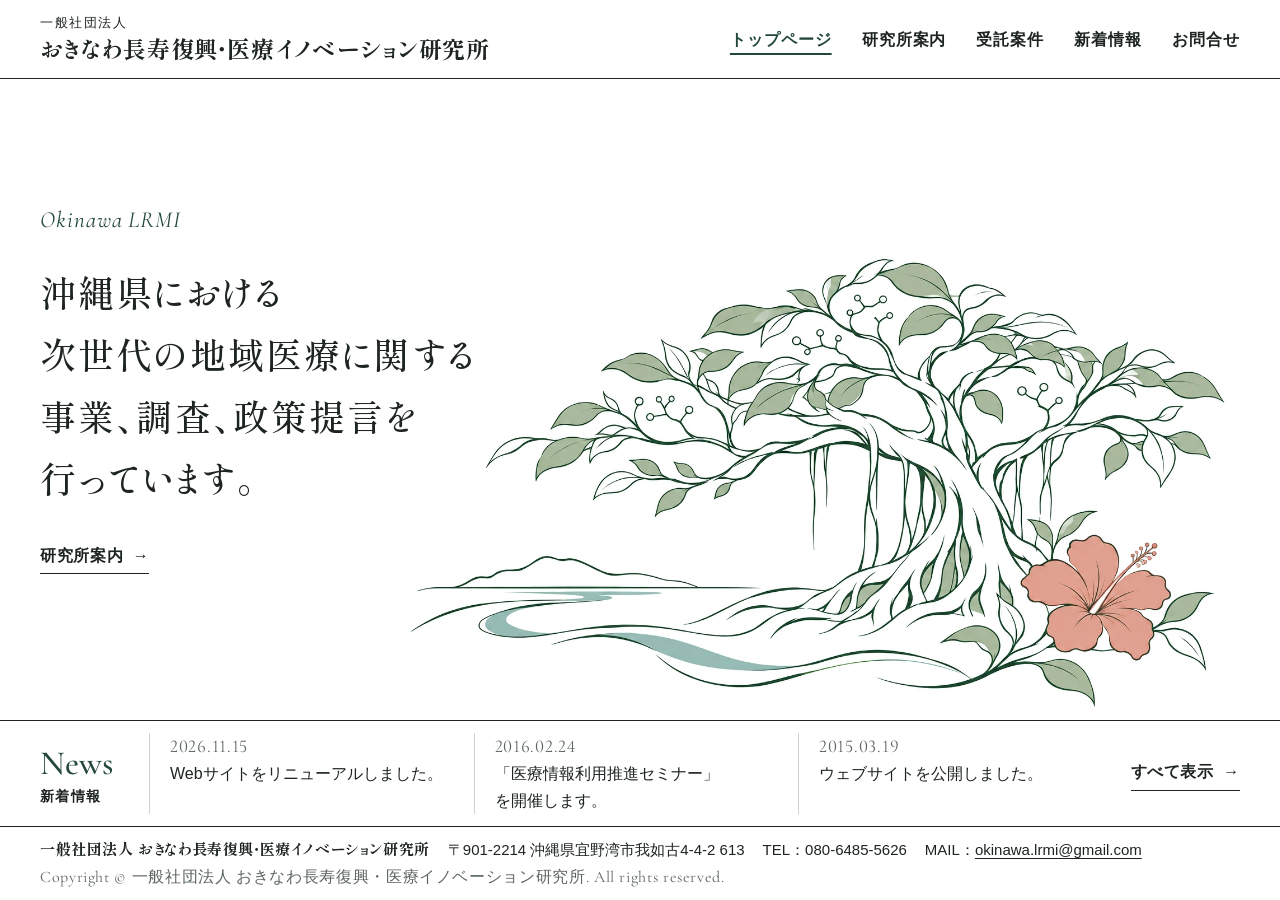
==== commit 71a6c665: "お問合せ：住所を追加、電話番号のリンクを外す Co-Authored-By: Claude Fable 5.2 <noreply@anthropic.com>" ====
--- a/index.html
+++ b/index.html
@@ -60,7 +60,7 @@
 </main>
 <footer class="ft">
 <div class="wrap">
-<address><b>一般社団法人 おきなわ長寿復興・医療イノベーション研究所</b><span>〒901-2214 沖縄県宜野湾市我如古4-4-2 613</span><span>TEL：<a href="tel:08064855626">080-6485-5626</a></span><span>MAIL：<a href="&#109;&#97;&#105;&#108;&#116;&#111;&#58;&#111;&#107;&#105;&#110;&#97;&#119;&#97;&#46;&#108;&#114;&#109;&#105;&#64;&#103;&#109;&#97;&#105;&#108;&#46;&#99;&#111;&#109;">&#111;&#107;&#105;&#110;&#97;&#119;&#97;&#46;&#108;&#114;&#109;&#105;&#64;&#103;&#109;&#97;&#105;&#108;&#46;&#99;&#111;&#109;</a></span></address>
+<address><b>一般社団法人 おきなわ長寿復興・医療イノベーション研究所</b><span>〒901-2214 沖縄県宜野湾市我如古4-4-2 613</span><span>TEL：080-6485-5626</span><span>MAIL：<a href="&#109;&#97;&#105;&#108;&#116;&#111;&#58;&#111;&#107;&#105;&#110;&#97;&#119;&#97;&#46;&#108;&#114;&#109;&#105;&#64;&#103;&#109;&#97;&#105;&#108;&#46;&#99;&#111;&#109;">&#111;&#107;&#105;&#110;&#97;&#119;&#97;&#46;&#108;&#114;&#109;&#105;&#64;&#103;&#109;&#97;&#105;&#108;&#46;&#99;&#111;&#109;</a></span></address>
 <p class="copy">Copyright &copy; 一般社団法人 おきなわ長寿復興・医療イノベーション研究所. All rights reserved.</p>
 </div>
 </footer>
--- a/assets/css/style.css
+++ b/assets/css/style.css
@@ -13,35 +13,35 @@
 }
 *, *::before, *::after { box-sizing: border-box; }
 html { -webkit-text-size-adjust: 100%; }
-body { margin: 0; background: var(--paper); color: var(--ink); font-family: var(--gothic); font-size: 16px; line-height: 1.95; font-feature-settings: "palt"; }
+body { margin: 0; background: var(--paper); color: var(--ink); font-family: var(--gothic); font-size: 17px; line-height: 1.95; font-feature-settings: "palt"; }
 img { max-width: 100%; height: auto; vertical-align: bottom; }
 a { color: var(--green); text-underline-offset: .2em; }
 a:hover { color: var(--ink); }
 a:focus-visible, button:focus-visible { outline: 2px solid var(--green); outline-offset: 3px; }
 .wrap { max-width: 1080px; margin-inline: auto; padding-inline: 24px; }
-.home .wrap { max-width: 1280px; padding-inline: 40px; }
+.home .wrap, .hd .wrap, .ft .wrap { max-width: 1280px; padding-inline: 40px; }
 
 /* ヘッダー（法人名とメニューを一行に） */
 .hd { border-bottom: 1px solid var(--ink); }
 .hd .wrap { display: flex; align-items: center; justify-content: space-between; gap: 24px; padding-block: 14px; }
 .brand { display: block; color: var(--ink); text-decoration: none; line-height: 1.4; }
 .brand:hover { color: var(--ink); }
-.brand small { display: block; font-size: 11px; letter-spacing: .12em; }
-.brand strong { display: block; font-family: var(--mincho); font-size: 20px; font-weight: 700; letter-spacing: .04em; word-break: keep-all; overflow-wrap: anywhere; }
+.brand small { display: block; font-size: 13px; letter-spacing: .12em; }
+.brand strong { display: block; font-family: var(--mincho); font-size: 23px; font-weight: 700; letter-spacing: .04em; word-break: keep-all; overflow-wrap: anywhere; }
 .nav { display: flex; gap: 30px; list-style: none; margin: 0; padding: 0; }
-.nav a { display: block; padding: 6px 0; font-size: 14px; font-weight: 700; letter-spacing: .06em; color: var(--ink); text-decoration: none; white-space: nowrap; }
+.nav a { display: block; padding: 6px 0; font-size: 16px; font-weight: 700; letter-spacing: .06em; color: var(--ink); text-decoration: none; white-space: nowrap; }
 .nav a:hover, .nav a[aria-current="page"] { color: var(--green); text-decoration: underline; text-decoration-thickness: 2px; text-underline-offset: .5em; }
 .menu-btn { display: none; flex: none; background: none; border: 1px solid var(--ink); padding: 6px 12px; font-family: var(--latin); font-size: 17px; letter-spacing: .06em; color: var(--ink); cursor: pointer; }
 
 /* 文字のリンク（矢印つき） */
-.more { display: inline-block; font-size: 14px; font-weight: 700; letter-spacing: .04em; color: var(--ink); text-decoration: none; border-bottom: 1px solid var(--ink); padding-bottom: 2px; white-space: nowrap; }
+.more { display: inline-block; font-size: 16px; font-weight: 700; letter-spacing: .04em; color: var(--ink); text-decoration: none; border-bottom: 1px solid var(--ink); padding-bottom: 2px; white-space: nowrap; }
 .more::after { content: "→"; margin-left: .6em; font-family: var(--gothic); }
 .more:hover { color: var(--green); border-bottom-color: var(--green); }
 
 /* トップ：キービジュアルと見出し */
 .hero .wrap { display: flex; flex-direction: column; gap: 20px; padding-block: 28px 36px; }
 .hero-art { display: block; width: 100%; }
-.hero-sub { margin: 0 0 12px; font-family: var(--latin); font-size: 18px; font-style: italic; letter-spacing: .04em; color: var(--green); }
+.hero-sub { margin: 0 0 12px; font-family: var(--latin); font-size: 23px; font-style: italic; letter-spacing: .04em; color: var(--green); }
 .hero-main { margin: 0 0 24px; font-family: var(--mincho); font-size: clamp(24px, 6.2vw, 34px); font-weight: 500; line-height: 1.7; letter-spacing: .06em; }
 .hero-main span { display: block; }
 
@@ -50,19 +50,19 @@
 .newsbar .wrap { padding-block: 22px 36px; }
 .newsbar-hd { display: flex; align-items: baseline; justify-content: space-between; gap: 16px; }
 .newsbar h2 { margin: 0; font-weight: 400; line-height: 1.3; white-space: nowrap; }
-.newsbar .en { font-family: var(--latin); font-size: 30px; font-weight: 500; color: var(--green); }
-.newsbar .ja { margin-left: 12px; font-size: 12px; font-weight: 700; letter-spacing: .1em; }
+.newsbar .en { font-family: var(--latin); font-size: 34px; font-weight: 500; color: var(--green); }
+.newsbar .ja { margin-left: 12px; font-size: 14px; font-weight: 700; letter-spacing: .1em; }
 .news { list-style: none; margin: 0; padding: 0; }
 .news li { padding: 14px 0; border-bottom: 1px solid var(--rule); }
-.news time { display: block; font-family: var(--latin); font-size: 17px; letter-spacing: .04em; color: var(--mute); font-variant-numeric: lining-nums; line-height: 1.5; }
+.news time { display: block; font-family: var(--latin); font-size: 19px; letter-spacing: .04em; color: var(--mute); font-variant-numeric: lining-nums; line-height: 1.5; }
 .news a { color: var(--ink); text-decoration: none; }
 .news a:hover { color: var(--green); text-decoration: underline; }
 
 /* 下層ページ */
-.crumbs { list-style: none; margin: 0; padding: 14px 0 0; display: flex; flex-wrap: wrap; font-size: 12px; color: var(--mute); }
+.crumbs { list-style: none; margin: 0; padding: 14px 0 0; display: flex; flex-wrap: wrap; font-size: 14px; color: var(--mute); }
 .crumbs li + li::before { content: "／"; margin-inline: .6em; }
 .page-hd { padding-block: 40px 44px; text-align: center; }
-.page-hd .en { margin: 0; font-family: var(--latin); font-size: 20px; font-style: italic; letter-spacing: .04em; color: var(--green); }
+.page-hd .en { margin: 0; font-family: var(--latin); font-size: 23px; font-style: italic; letter-spacing: .04em; color: var(--green); }
 .page-hd h1 { margin: 0; font-family: var(--mincho); font-size: clamp(25px, 3.4vw, 36px); font-weight: 500; line-height: 1.6; letter-spacing: .08em; text-wrap: balance; }
 .page-hd img { display: block; width: 200px; margin: 18px auto 0; }
 .page { padding-bottom: 88px; }
@@ -74,7 +74,7 @@
 .prose .list > li { position: relative; padding: .55em 0 .55em 1.4em; border-bottom: 1px solid var(--rule); }
 .prose .list > li::before { content: ""; position: absolute; left: .3em; top: 1.45em; width: 6px; height: 6px; background: var(--green); transform: rotate(45deg); }
 .prose .list ul { margin: .2em 0 0; }
-.prose .list ul li { padding-left: 1em; font-size: 15px; color: var(--mute); text-indent: -1em; }
+.prose .list ul li { padding-left: 1em; font-size: 16px; color: var(--mute); text-indent: -1em; }
 .prose .list ul li::before { content: "– "; }
 .prose .news li { display: grid; grid-template-columns: 7.5em minmax(0, 1fr); gap: 4px 20px; align-items: baseline; padding: 18px 0; }
 .prose .news li:first-child { border-top: 1px solid var(--ink); }
@@ -83,31 +83,33 @@
 .outline dt { font-weight: 700; letter-spacing: .1em; }
 .outline dd { margin: 0; }
 .outline .people { margin: 0; }
-.people li { display: grid; grid-template-columns: 8em 1fr; }
-.people span { font-size: 14px; color: var(--mute); }
+.people li { display: grid; grid-template-columns: 7.5em 1fr; }
+.people-wide li { grid-template-columns: 13.5em 1fr; }
+.people span { font-size: 16px; color: var(--mute); }
 .contact { margin: 28px 0 0; border-top: 1px solid var(--ink); }
 .contact > div { display: grid; grid-template-columns: 9em minmax(0, 1fr); gap: 24px; align-items: baseline; padding: 22px 0; border-bottom: 1px solid var(--rule); }
 .contact dt { font-weight: 700; letter-spacing: .1em; }
 .contact dd { margin: 0; }
-.contact a { font-family: var(--latin); font-size: clamp(24px, 3.4vw, 32px); letter-spacing: .03em; color: var(--ink); word-break: break-all; font-variant-numeric: lining-nums; text-decoration-thickness: 1px; text-underline-offset: .25em; }
+.contact a, .contact .num { font-family: var(--latin); font-size: clamp(24px, 3.4vw, 32px); letter-spacing: .03em; color: var(--ink); word-break: break-all; font-variant-numeric: lining-nums; text-decoration-thickness: 1px; text-underline-offset: .25em; }
 .contact a:hover { color: var(--green); }
+.contact .addr { font-size: 19px; line-height: 1.8; }
 .linklist li { padding: 22px 0; border-bottom: 1px solid var(--rule); }
 .linklist li:first-child { border-top: 1px solid var(--ink); }
 .linklist a { font-family: var(--mincho); font-size: 20px; font-weight: 500; letter-spacing: .04em; color: var(--ink); }
 .linklist a:hover { color: var(--green); }
 .linklist p { margin: .5em 0 .2em; font-size: 15px; }
 .linklist small { font-family: var(--latin); font-size: 16px; color: var(--mute); word-break: break-all; }
-.post-date { font-family: var(--latin); font-size: 19px; color: var(--mute); font-variant-numeric: lining-nums; }
+.post-date { font-family: var(--latin); font-size: 21px; color: var(--mute); font-variant-numeric: lining-nums; }
 .back { margin-top: 56px; }
 
 /* フッター */
-.ft { border-top: 1px solid var(--ink); font-size: 13px; line-height: 1.8; }
+.ft { border-top: 1px solid var(--ink); font-size: 15px; line-height: 1.8; }
 .ft .wrap { display: flex; flex-wrap: wrap; align-items: baseline; justify-content: space-between; gap: 4px 32px; padding-block: 14px; }
 .ft address { font-style: normal; }
 .ft address b { margin-right: 1.2em; font-family: var(--mincho); font-weight: 700; letter-spacing: .04em; }
 .ft address a { color: var(--ink); }
 .ft address span { display: inline-block; margin-right: 1.2em; }
-.copy { margin: 0; font-family: var(--latin); font-size: 14px; letter-spacing: .04em; color: var(--mute); }
+.copy { margin: 0; font-family: var(--latin); font-size: 16px; letter-spacing: .04em; color: var(--mute); }
 
 .newsbar > .wrap > .more { display: none; }
 .hero-art { mix-blend-mode: multiply; }
@@ -129,29 +131,39 @@
   .newsbar-hd .more { display: none; }
   .newsbar .ja { display: block; margin: 0; }
   .newsbar .news { display: grid; grid-template-columns: repeat(3, minmax(0, 1fr)); gap: 28px; }
-  .newsbar .news li { padding: 0 0 0 20px; border: 0; border-left: 1px solid var(--rule); font-size: 14px; line-height: 1.7; }
-  .newsbar .news time { font-size: 16px; }
+  .newsbar .news li { padding: 0 0 0 20px; border: 0; border-left: 1px solid var(--rule); font-size: 16px; line-height: 1.7; }
+  .newsbar .news time { font-size: 18px; }
   .newsbar > .wrap > .more { display: inline-block; }
-  .home .ft .wrap { padding-block: 10px; }
+  .newsbar .news a { display: block; word-break: auto-phrase; text-wrap: balance; line-break: strict; }   /* 文節の切れ目で折り返す */
+  .home .ft .wrap { padding-block: 8px; gap: 0 32px; }
+  .home .ft address { flex-basis: 100%; }
+}
+/* PCで画面の高さが低いとき */
+@media (min-width: 1000px) and (max-height: 640px) {
+  .home .hd .wrap { padding-block: 8px; }
+  .hero { min-height: 290px; }
+  .newsbar .wrap { padding-block: 8px; }
+  .home .ft .wrap { padding-block: 5px; }
+  .home .ft { line-height: 1.65; }
 }
 /* 狭い画面 */
 @media (max-width: 999px) {
   .hd .wrap { flex-wrap: wrap; padding-block: 12px; }
   .brand { flex: 1; }
-  .brand strong { font-size: 16px; letter-spacing: 0; }
-  .brand small { font-size: 10px; }
+  .brand strong { font-size: 17px; letter-spacing: 0; }
+  .brand small { font-size: 12px; }
   .menu-btn { display: block; }
   .hd nav { flex-basis: 100%; }
   .nav { display: none; flex-direction: column; gap: 0; border-top: 1px solid var(--ink); margin-top: 4px; }
   .nav.is-open { display: flex; }
   .nav li + li { border-top: 1px solid var(--rule); }
-  .nav a { padding: 13px 2px; font-size: 15px; }
-  .home .wrap { padding-inline: 24px; }
+  .nav a { padding: 13px 2px; font-size: 17px; }
+  .home .wrap, .hd .wrap, .ft .wrap { padding-inline: 24px; }
   .outline > div, .contact > div { grid-template-columns: minmax(0, 1fr); gap: 4px; }
   .prose .news li { grid-template-columns: minmax(0, 1fr); }
   .ft .wrap { display: block; padding-block: 20px; }
   .ft address b { display: block; }
 }
 @media (max-width: 420px) {
-  .wrap, .home .wrap { padding-inline: 16px; }
+  .wrap, .home .wrap, .hd .wrap, .ft .wrap { padding-inline: 16px; }
 }
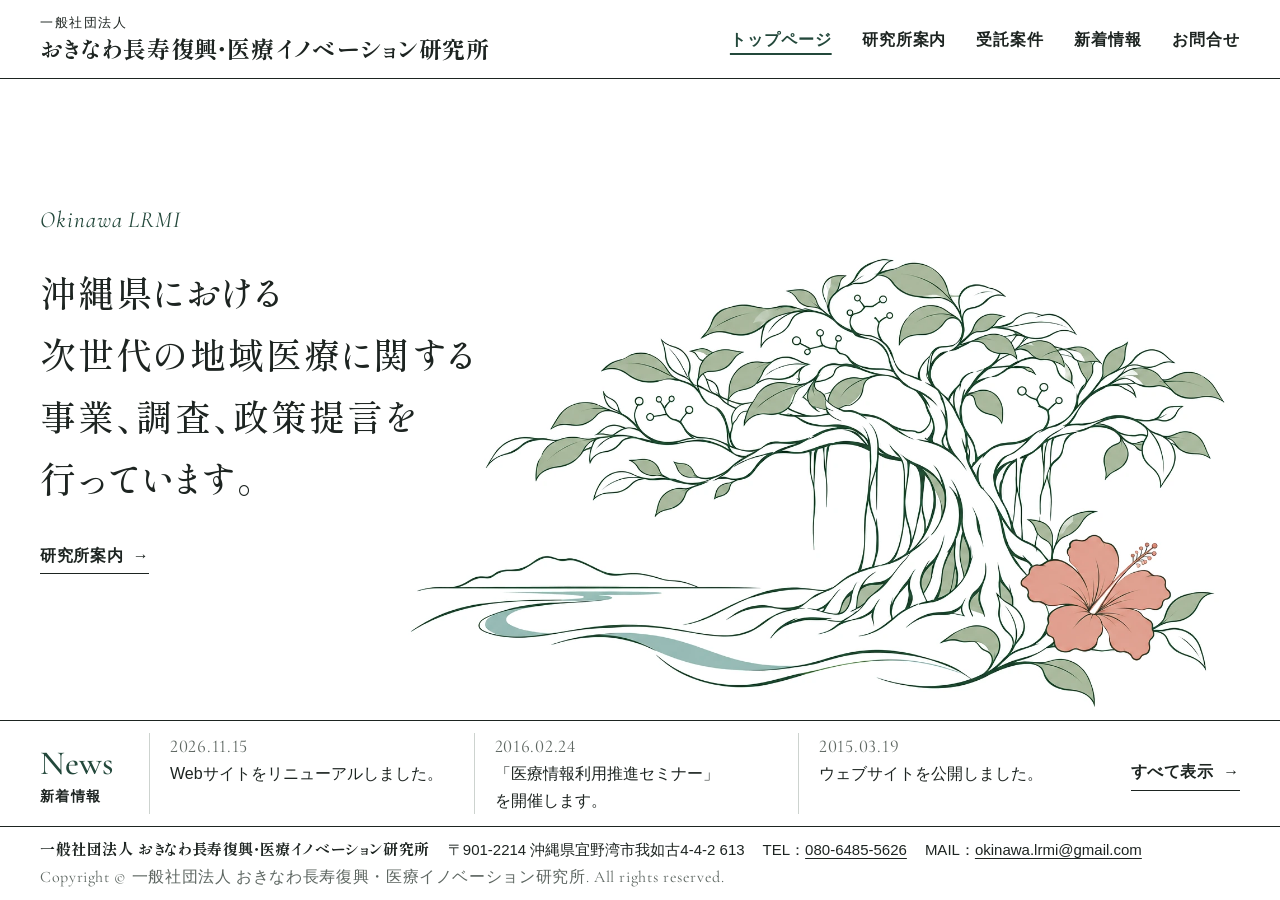
==== commit d307b39f: "電話番号のリンクを戻す（スマートフォンから発信できるように） Co-Authored-By: Claude Fable 5.2 <noreply@anthropic.com>" ====
--- a/index.html
+++ b/index.html
@@ -60,7 +60,7 @@
 </main>
 <footer class="ft">
 <div class="wrap">
-<address><b>一般社団法人 おきなわ長寿復興・医療イノベーション研究所</b><span>〒901-2214 沖縄県宜野湾市我如古4-4-2 613</span><span>TEL：080-6485-5626</span><span>MAIL：<a href="&#109;&#97;&#105;&#108;&#116;&#111;&#58;&#111;&#107;&#105;&#110;&#97;&#119;&#97;&#46;&#108;&#114;&#109;&#105;&#64;&#103;&#109;&#97;&#105;&#108;&#46;&#99;&#111;&#109;">&#111;&#107;&#105;&#110;&#97;&#119;&#97;&#46;&#108;&#114;&#109;&#105;&#64;&#103;&#109;&#97;&#105;&#108;&#46;&#99;&#111;&#109;</a></span></address>
+<address><b>一般社団法人 おきなわ長寿復興・医療イノベーション研究所</b><span>〒901-2214 沖縄県宜野湾市我如古4-4-2 613</span><span>TEL：<a href="tel:08064855626">080-6485-5626</a></span><span>MAIL：<a href="&#109;&#97;&#105;&#108;&#116;&#111;&#58;&#111;&#107;&#105;&#110;&#97;&#119;&#97;&#46;&#108;&#114;&#109;&#105;&#64;&#103;&#109;&#97;&#105;&#108;&#46;&#99;&#111;&#109;">&#111;&#107;&#105;&#110;&#97;&#119;&#97;&#46;&#108;&#114;&#109;&#105;&#64;&#103;&#109;&#97;&#105;&#108;&#46;&#99;&#111;&#109;</a></span></address>
 <p class="copy">Copyright &copy; 一般社団法人 おきなわ長寿復興・医療イノベーション研究所. All rights reserved.</p>
 </div>
 </footer>
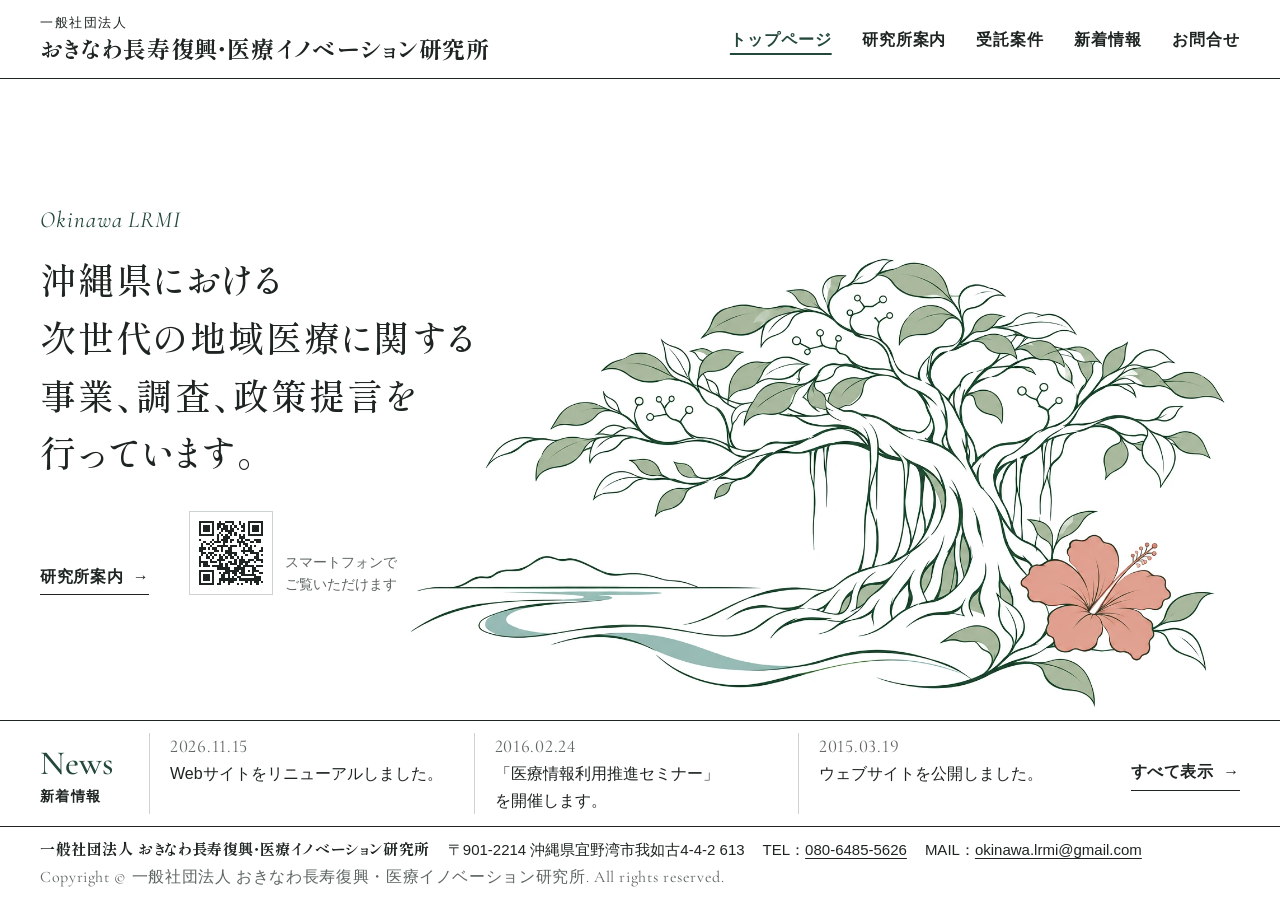
==== commit 1040cd09: "トップページにサイトのQRコードを追加（PC表示のみ） Co-Authored-By: Claude Fable 5.2 <noreply@anthropic.com>" ====
--- a/index.html
+++ b/index.html
@@ -38,7 +38,10 @@
 <div class="hero-text">
 <p class="hero-sub">Okinawa LRMI</p>
 <h1 class="hero-main"><span>沖縄県における</span><span>次世代の地域医療に関する</span><span>事業、調査、政策提言を</span><span>行っています。</span></h1>
+<div class="hero-cta">
 <a class="more" href="facilities.html">研究所案内</a>
+<figure class="qr"><img src="assets/img/qr.svg" alt="このサイトのQRコード" width="80" height="80"><figcaption>スマートフォンで<br>ご覧いただけます</figcaption></figure>
+</div>
 </div>
 </div>
 </section>
--- a/assets/css/style.css
+++ b/assets/css/style.css
@@ -44,6 +44,8 @@
 .hero-sub { margin: 0 0 12px; font-family: var(--latin); font-size: 23px; font-style: italic; letter-spacing: .04em; color: var(--green); }
 .hero-main { margin: 0 0 24px; font-family: var(--mincho); font-size: clamp(24px, 6.2vw, 34px); font-weight: 500; line-height: 1.7; letter-spacing: .06em; }
 .hero-main span { display: block; }
+
+.qr { display: none; margin: 0; }
 
 /* トップ：新着情報 */
 .newsbar { border-top: 1px solid var(--ink); }
@@ -122,10 +124,14 @@
   .hero .wrap { position: relative; display: block; height: 100%; padding-block: 0; }
   .hero picture { position: absolute; inset: 10px 40px 0 auto; width: 66%; display: flex; justify-content: flex-end; align-items: flex-end; }
   .hero-art { width: 100%; height: 100%; object-fit: contain; object-position: right bottom; }
-  .hero-text { position: relative; width: max-content; height: 100%; display: flex; flex-direction: column; justify-content: center; align-items: flex-start; padding-bottom: 3vh; }
+  .hero-text { position: relative; width: max-content; height: 100%; display: flex; flex-direction: column; justify-content: center; align-items: flex-start; }
   .hero-main span { white-space: nowrap; }
-  .hero-sub { margin-bottom: clamp(8px, 2vh, 18px); }
-  .hero-main { margin-bottom: clamp(14px, 3.4vh, 32px); font-size: clamp(22px, min(2.9vw, 5.2vh), 36px); line-height: 1.72; }
+  .hero-sub { margin-bottom: clamp(6px, 1.6vh, 16px); line-height: 1.4; }
+  .hero-main { margin-bottom: clamp(14px, 3.4vh, 32px); font-size: clamp(22px, min(2.9vw, 5.2vh), 36px); line-height: 1.6; }
+  .hero-cta { display: flex; align-items: flex-end; gap: 40px; }
+  .qr { display: flex; align-items: flex-end; gap: 12px; }   /* QRコードはPC表示のみ（スマートフォンで開いている人には不要なため） */
+  .qr img { width: clamp(58px, 10vh, 84px); height: auto; border: 1px solid var(--rule); }
+  .qr figcaption { font-size: 14px; line-height: 1.6; color: var(--mute); }
   .newsbar .wrap { display: grid; grid-template-columns: auto minmax(0, 1fr) auto; gap: 36px; align-items: center; padding-block: 12px; }
   .newsbar-hd { display: block; }
   .newsbar-hd .more { display: none; }
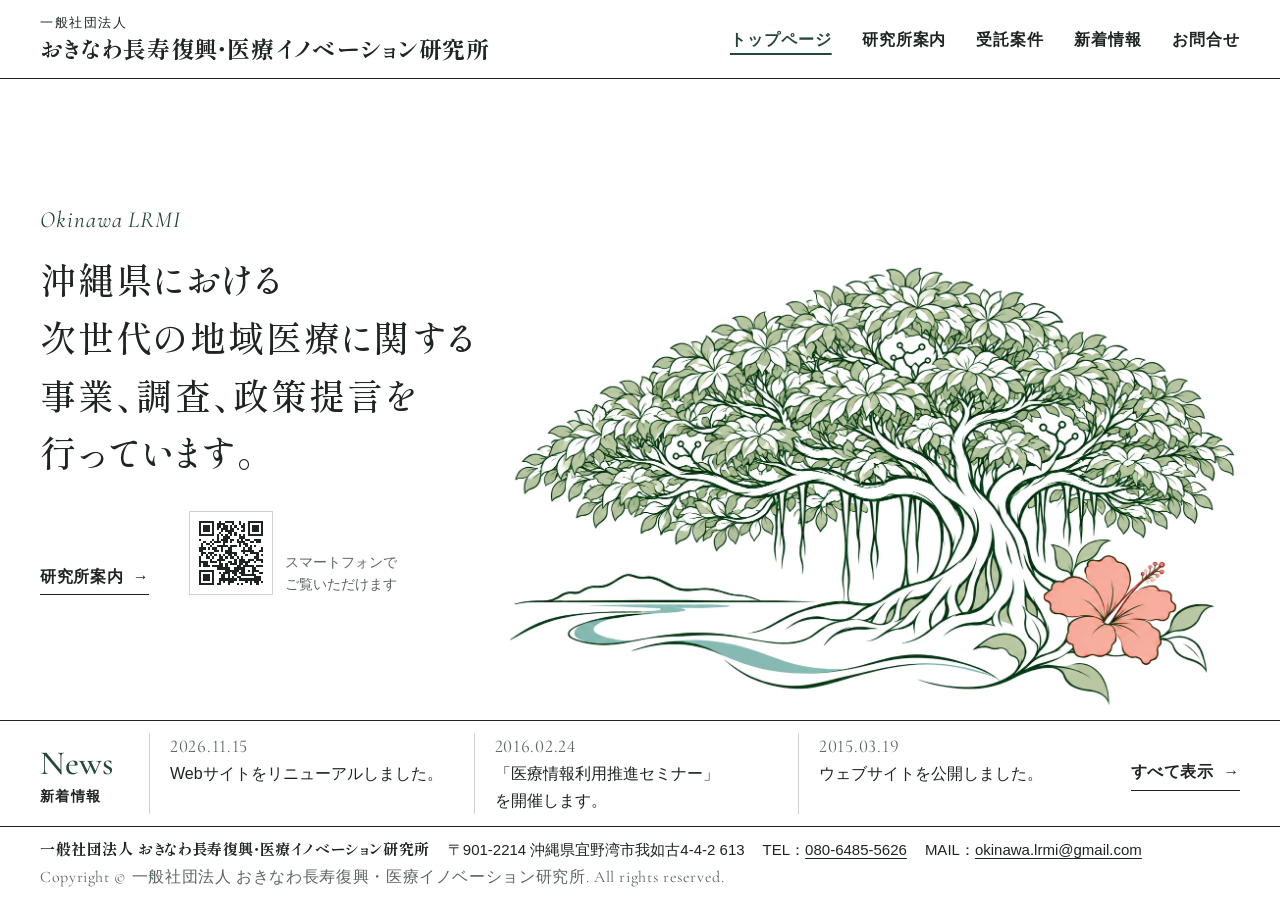
==== commit 1b46da03: "キービジュアルを樹冠充実版に差し替え、検索エンジン向けの設定を追加（サイトマップ・robots.txt・OGP・法人情報） Co-Authored-By: Claude Fable 5.2 <nore" ====
--- a/index.html
+++ b/index.html
@@ -6,6 +6,17 @@
 <title>一般社団法人 おきなわ長寿復興・医療イノベーション研究所</title>
 <meta name="description" content="おきなわ長寿復興・医療イノベーション研究所では沖縄県における次世代の地域医療に関する事業、調査、政策提言を行っています。">
 <link rel="canonical" href="https://okinawa-lrmi.github.io/">
+<meta property="og:type" content="website">
+<meta property="og:locale" content="ja_JP">
+<meta property="og:site_name" content="一般社団法人 おきなわ長寿復興・医療イノベーション研究所">
+<meta property="og:title" content="一般社団法人 おきなわ長寿復興・医療イノベーション研究所">
+<meta property="og:description" content="おきなわ長寿復興・医療イノベーション研究所では沖縄県における次世代の地域医療に関する事業、調査、政策提言を行っています。">
+<meta property="og:url" content="https://okinawa-lrmi.github.io/">
+<meta property="og:image" content="https://okinawa-lrmi.github.io/assets/img/keyvisual.jpg">
+<meta name="twitter:card" content="summary_large_image">
+<script type="application/ld+json">
+{"@context":"https://schema.org","@type":"Organization","name":"一般社団法人 おきなわ長寿復興・医療イノベーション研究所","alternateName":"おきなわ長寿復興・医療イノベーション研究所","url":"https://okinawa-lrmi.github.io/","logo":"https://okinawa-lrmi.github.io/assets/img/favicon.png","image":"https://okinawa-lrmi.github.io/assets/img/keyvisual.jpg","description":"おきなわ長寿復興・医療イノベーション研究所では沖縄県における次世代の地域医療に関する事業、調査、政策提言を行っています。","foundingDate":"2014-07-01","telephone":"+81-80-6485-5626","address":{"@type":"PostalAddress","postalCode":"901-2214","addressRegion":"沖縄県","addressLocality":"宜野湾市","streetAddress":"我如古4-4-2 613","addressCountry":"JP"}}
+</script>
 <link rel="icon" type="image/png" href="assets/img/favicon.png">
 <link rel="preconnect" href="https://fonts.googleapis.com">
 <link rel="preconnect" href="https://fonts.gstatic.com" crossorigin>
@@ -33,7 +44,7 @@
 <div class="wrap">
 <picture>
 <source srcset="assets/img/keyvisual.webp" type="image/webp">
-<img class="hero-art" src="assets/img/keyvisual.jpg" alt="ガジュマルの大樹とハイビスカス、遠くに島の見える海を描いた線画" width="1510" height="850">
+<img class="hero-art" src="assets/img/keyvisual.jpg" alt="ガジュマルの大樹とハイビスカス、遠くに島の見える海を描いた線画" width="1512" height="927">
 </picture>
 <div class="hero-text">
 <p class="hero-sub">Okinawa LRMI</p>
--- a/assets/css/style.css
+++ b/assets/css/style.css
@@ -122,7 +122,7 @@
   .home main { display: grid; grid-template-rows: minmax(0, 1fr) auto; min-height: 0; }
   .hero { min-height: 340px; }
   .hero .wrap { position: relative; display: block; height: 100%; padding-block: 0; }
-  .hero picture { position: absolute; inset: 10px 40px 0 auto; width: 66%; display: flex; justify-content: flex-end; align-items: flex-end; }
+  .hero picture { position: absolute; inset: 12px 40px 6px auto; width: 58%; display: flex; justify-content: flex-end; align-items: flex-end; }
   .hero-art { width: 100%; height: 100%; object-fit: contain; object-position: right bottom; }
   .hero-text { position: relative; width: max-content; height: 100%; display: flex; flex-direction: column; justify-content: center; align-items: flex-start; }
   .hero-main span { white-space: nowrap; }
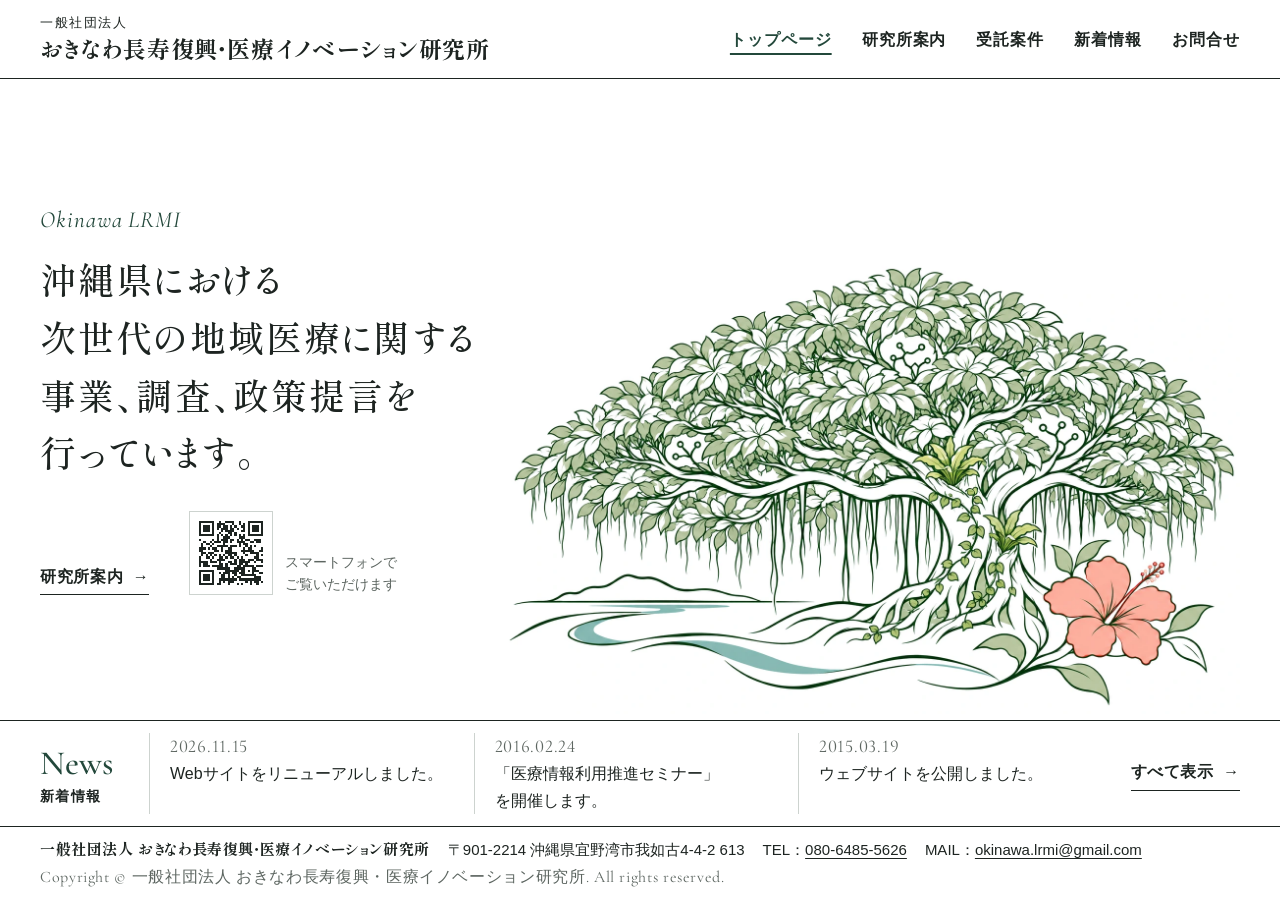
==== commit c394728c: "キービジュアルを気根増量・つると着生植物の版に差し替え Co-Authored-By: Claude Fable 5.2 <noreply@anthropic.com>" ====
--- a/index.html
+++ b/index.html
@@ -44,7 +44,7 @@
 <div class="wrap">
 <picture>
 <source srcset="assets/img/keyvisual.webp" type="image/webp">
-<img class="hero-art" src="assets/img/keyvisual.jpg" alt="ガジュマルの大樹とハイビスカス、遠くに島の見える海を描いた線画" width="1512" height="927">
+<img class="hero-art" src="assets/img/keyvisual.jpg" alt="気根を垂らしたガジュマルの大樹とハイビスカス、遠くに島の見える海を描いた線画" width="1512" height="926">
 </picture>
 <div class="hero-text">
 <p class="hero-sub">Okinawa LRMI</p>
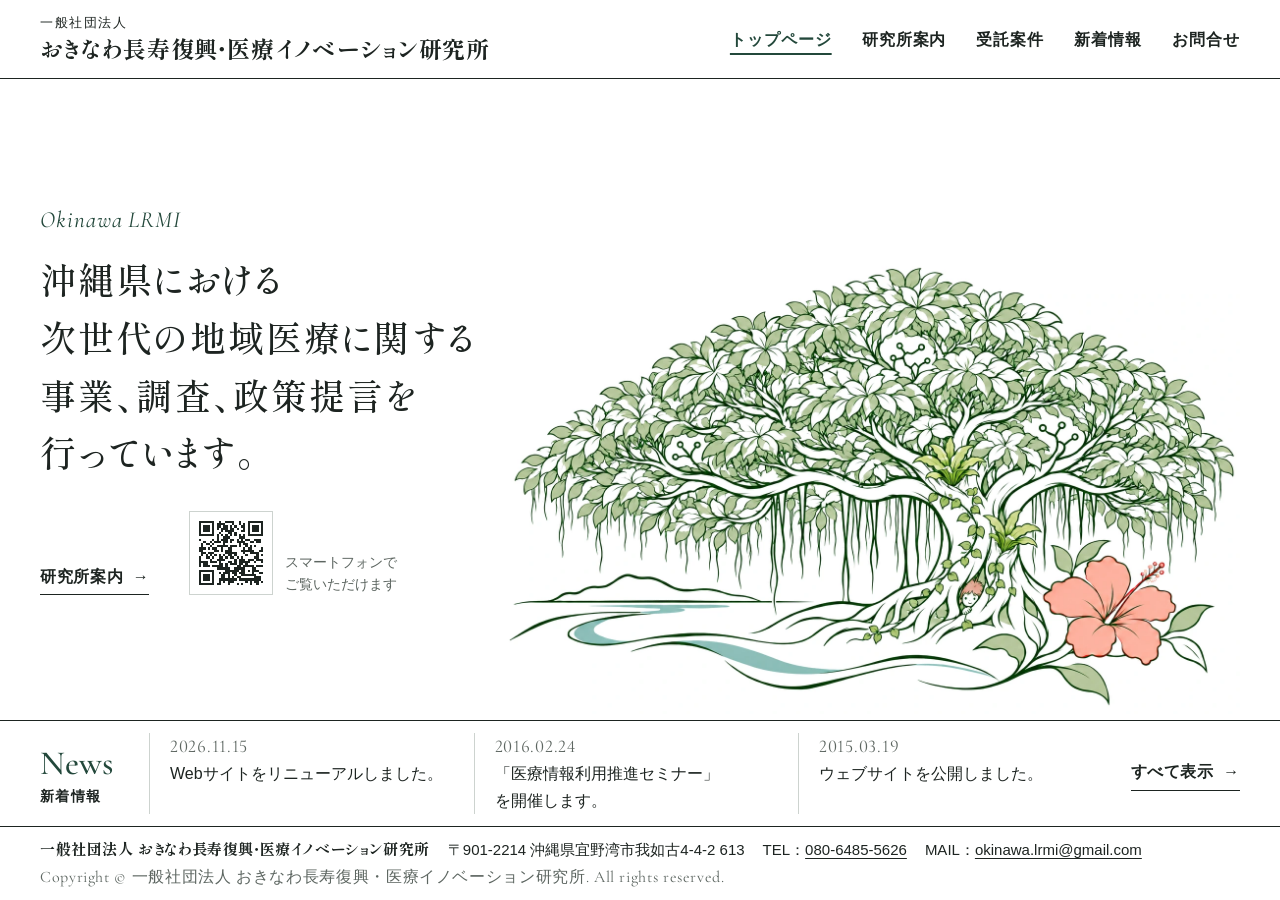
==== commit 10da1762: "キービジュアルをキジムナー（淡い赤髪）の版に差し替え Co-Authored-By: Claude Fable 5.2 <noreply@anthropic.com>" ====
--- a/index.html
+++ b/index.html
@@ -44,7 +44,7 @@
 <div class="wrap">
 <picture>
 <source srcset="assets/img/keyvisual.webp" type="image/webp">
-<img class="hero-art" src="assets/img/keyvisual.jpg" alt="気根を垂らしたガジュマルの大樹とハイビスカス、遠くに島の見える海を描いた線画" width="1512" height="926">
+<img class="hero-art" src="assets/img/keyvisual.jpg" alt="気根を垂らしたガジュマルの大樹と、根元からのぞくキジムナー、ハイビスカス、遠くに島の見える海を描いた線画" width="1512" height="926">
 </picture>
 <div class="hero-text">
 <p class="hero-sub">Okinawa LRMI</p>
